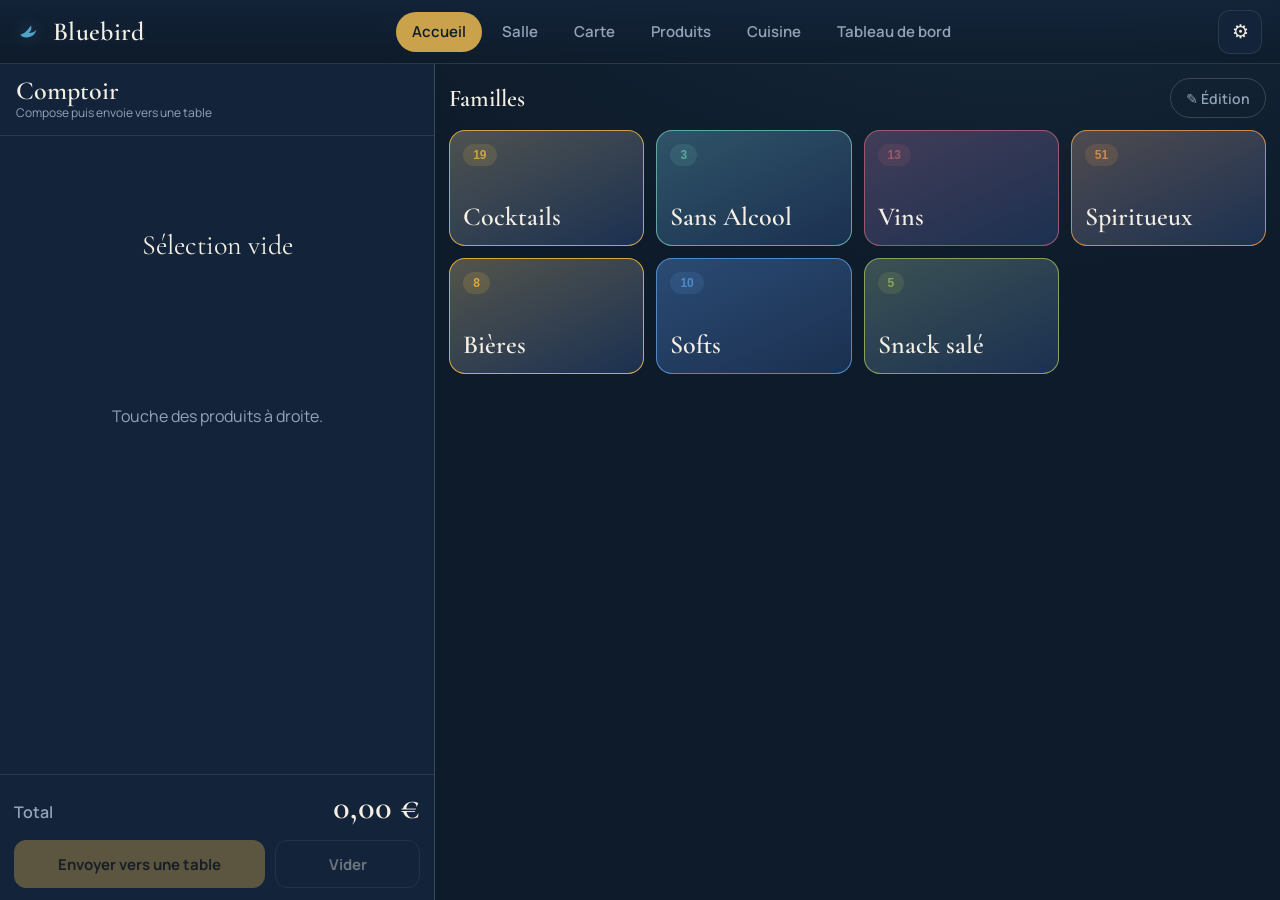
==== index.html @ a8c0386a "Interface téléphone (portrait 9/16), écran cuisine et synchro auto-hébergée Trois chantiers en cours" ====
<!DOCTYPE html>
<html lang="fr">
<head>
  <meta charset="UTF-8" />
  <meta name="viewport" content="width=device-width, initial-scale=1, maximum-scale=1, user-scalable=no, viewport-fit=cover" />
  <title>Bluebird · Caisse</title>
  <meta name="theme-color" content="#0E1B2A" />
  <link rel="manifest" href="manifest.webmanifest" />
  <meta name="apple-mobile-web-app-capable" content="yes" />
  <meta name="apple-mobile-web-app-status-bar-style" content="black-translucent" />
  <meta name="apple-mobile-web-app-title" content="Bluebird" />
  <link rel="apple-touch-icon" href="assets/icons/icon.svg" />
  <link rel="icon" href="assets/icons/icon.svg" type="image/svg+xml" />

  <link rel="preconnect" href="https://fonts.googleapis.com" />
  <link rel="preconnect" href="https://fonts.gstatic.com" crossorigin />
  <link href="https://fonts.googleapis.com/css2?family=Cormorant+Garamond:ital,wght@0,400;0,500;0,600;1,400&family=Manrope:wght@400;500;600;700;800&display=swap" rel="stylesheet" />
  <link rel="stylesheet" href="css/styles.css" />
  <link rel="stylesheet" href="css/mobile.css" />
</head>
<body>
  <header class="topbar">
    <div class="brand" id="brand">
      <svg class="brand-mark" viewBox="0 0 24 24" aria-hidden="true">
        <path d="M3 14c4-1 6-4 9-8 1 3 0 5-2 7 3 0 5-1 7-3-1 4-4 7-9 7-3 0-5-1-6-3 0 0 1 .3 1 .3z"/>
      </svg>
      <span class="brand-name">Bluebird</span>
    </div>
    <nav class="tabs" id="tabs" role="tablist">
      <button class="tab" data-view="home" role="tab">Accueil</button>
      <button class="tab" data-view="floor" role="tab">Salle</button>
      <button class="tab" data-view="menu" role="tab">Carte</button>
      <button class="tab" data-view="catalog" role="tab">Produits</button>
      <button class="tab" data-view="cuisine" role="tab">Cuisine</button>
      <button class="tab" data-view="dashboard" role="tab">Tableau&nbsp;de&nbsp;bord</button>
    </nav>
    <div class="topbar-actions">
      <button class="icon-btn" id="settings-btn" title="Réglages" aria-label="Réglages">⚙</button>
    </div>
  </header>

  <main id="view" class="view"></main>

  <!-- Barre d'onglets du bas (interface téléphone uniquement) -->
  <nav class="m-nav" id="m-nav" role="tablist" hidden></nav>

  <!-- Tiroir de note (commande) -->
  <aside id="drawer" class="drawer" hidden></aside>
  <div id="scrim" class="scrim" hidden></div>

  <!-- Couche de dialogues -->
  <div id="modal-layer" class="modal-layer" hidden></div>

  <!-- Toast -->
  <div id="toast" class="toast" hidden></div>

  <script type="module" src="js/app.js"></script>
</body>
</html>
---- css/styles.css ----
/* ============================================================
   Bluebird · Caisse — thème "bar de nuit"
   ============================================================ */
:root {
  --ink:    #0E1B2A;
  --ink-1:  #13243A;
  --ink-2:  #1B3050;
  --ink-3:  #244064;
  --line:   rgba(244, 239, 228, .10);
  --line-2: rgba(244, 239, 228, .18);

  --brass:      #C9A24B;
  --brass-soft: #E2C684;
  --bluebird:   #4FA3C7;

  --text:  #F4EFE4;
  --muted: #93A4B8;
  --faint: #61748C;

  --libre:     #5E8C6A;
  --occupee:   #C9A24B;
  --encaisser: #D2796B;

  --display: 'Cormorant Garamond', Georgia, 'Times New Roman', serif;
  --ui: 'Manrope', system-ui, -apple-system, 'Segoe UI', sans-serif;

  --r: 14px;
  --r-sm: 9px;
  --shadow: 0 18px 50px -20px rgba(0,0,0,.7);
  --tap: 48px;
}

* { box-sizing: border-box; }
[hidden] { display: none !important; }
html, body { height: 100%; margin: 0; }
body {
  font-family: var(--ui);
  color: var(--text);
  background:
    radial-gradient(1200px 600px at 80% -10%, rgba(79,163,199,.10), transparent 60%),
    radial-gradient(900px 500px at -10% 110%, rgba(201,162,75,.08), transparent 60%),
    var(--ink);
  -webkit-font-smoothing: antialiased;
  text-rendering: optimizeLegibility;
  overflow: hidden;
  touch-action: manipulation;
  -webkit-tap-highlight-color: transparent;
  user-select: none;
}

/* ── Top bar ───────────────────────────────────────────────── */
.topbar {
  height: 64px;
  display: grid;
  grid-template-columns: auto 1fr auto;
  align-items: center;
  gap: 16px;
  padding: 0 18px;
  padding-top: env(safe-area-inset-top, 0);
  border-bottom: 1px solid var(--line);
  background: linear-gradient(180deg, rgba(19,36,58,.85), rgba(14,27,42,.6));
  backdrop-filter: blur(12px);
  position: relative;
  z-index: 30;
}
.brand { display: flex; align-items: center; gap: 9px; }
.brand-mark { width: 26px; height: 26px; fill: var(--bluebird); filter: drop-shadow(0 0 8px rgba(79,163,199,.4)); }
.brand-name { font-family: var(--display); font-size: 26px; font-weight: 600; letter-spacing: .3px; }

.tabs { display: flex; justify-content: center; gap: 4px; }
.tab {
  appearance: none; border: 0; background: transparent; cursor: pointer;
  color: var(--muted); font-family: var(--ui); font-size: 15px; font-weight: 600;
  padding: 9px 16px; border-radius: 999px; line-height: 1; min-height: 40px;
  transition: color .15s, background .15s;
}
.tab:hover { color: var(--text); }
.tab.active { color: var(--ink); background: var(--brass); }
.topbar-actions { display: flex; gap: 8px; }

.icon-btn {
  width: 44px; height: 44px; border-radius: 12px; border: 1px solid var(--line);
  background: var(--ink-1); color: var(--text); font-size: 19px; cursor: pointer;
  display: grid; place-items: center;
}
.icon-btn:hover { border-color: var(--line-2); }

/* ── Boutons génériques ────────────────────────────────────── */
.btn {
  appearance: none; cursor: pointer; font-family: var(--ui); font-weight: 700;
  font-size: 15px; min-height: var(--tap); padding: 0 18px; border-radius: 12px;
  border: 1px solid var(--line-2); background: var(--ink-2); color: var(--text);
  display: inline-flex; align-items: center; justify-content: center; gap: 8px;
  transition: transform .05s, filter .15s, background .15s;
}
.btn:active { transform: translateY(1px); }
.btn-primary { background: var(--brass); border-color: var(--brass); color: #20160A; }
.btn-primary:hover { filter: brightness(1.06); }
.btn-blue { background: var(--bluebird); border-color: var(--bluebird); color: #06222E; }
.btn-ghost { background: transparent; }
.btn-danger { background: transparent; border-color: rgba(210,121,107,.5); color: var(--encaisser); }
.btn-sm { min-height: 38px; font-size: 14px; padding: 0 13px; border-radius: 10px; }
.btn:disabled { opacity: .4; cursor: default; }

.chip {
  appearance: none; cursor: pointer; font-family: var(--ui); font-weight: 600; font-size: 14px;
  min-height: 40px; padding: 0 15px; border-radius: 999px;
  border: 1px solid var(--line-2); background: transparent; color: var(--muted);
}
.chip.active { background: var(--ink-3); color: var(--text); border-color: var(--line-2); }

/* ── Vue ───────────────────────────────────────────────────── */
.view { position: absolute; inset: 64px 0 0 0; overflow: auto; -webkit-overflow-scrolling: touch; }

/* Barre d'outils de vue */
.viewbar {
  display: flex; align-items: center; gap: 12px; flex-wrap: wrap;
  padding: 14px 18px; border-bottom: 1px solid var(--line);
  position: sticky; top: 0; z-index: 10;
  background: linear-gradient(180deg, rgba(14,27,42,.96), rgba(14,27,42,.86));
  backdrop-filter: blur(8px);
}
.viewbar .spacer { flex: 1; }
.viewbar h2 { font-family: var(--display); font-weight: 600; font-size: 24px; margin: 0; }
.segment { display: inline-flex; background: var(--ink-1); border: 1px solid var(--line); border-radius: 12px; padding: 4px; gap: 4px; }
.segment .chip { min-height: 36px; border: 0; }
.segment .chip.active { background: var(--brass); color: var(--ink); }

.eyebrow { font-size: 12px; letter-spacing: .22em; text-transform: uppercase; color: var(--brass); font-weight: 700; }
.muted { color: var(--muted); }
.faint { color: var(--faint); }

/* ============================================================
   PLAN DE SALLE
   ============================================================ */
.floor-view { position: absolute; inset: 0; display: flex; flex-direction: column; min-height: 0; }
.floor-main { flex: 1; display: flex; min-height: 0; min-width: 0; }
.floor-bar { position: static; border-bottom: 0; border-top: 1px solid var(--line); order: 2; }
.stage-fit { position: relative; flex: 1; min-height: 0; min-width: 0; overflow: hidden; }

/* panneau d'éléments latéral, repliable */
.pal-side { flex: 0 0 232px; width: 232px; display: flex; flex-direction: column; min-height: 0;
  border-left: 1px solid var(--line-2); background: var(--ink-1); transition: flex-basis .18s ease, width .18s ease; }
.pal-side.collapsed { flex-basis: 48px; width: 48px; }
.pal-head { display: flex; align-items: center; gap: 8px; padding: 10px; border-bottom: 1px solid var(--line); }
.pal-head .ttl { font-weight: 700; flex: 1; }
.pal-collapse { width: 36px; height: 36px; flex: 0 0 36px; font-size: 18px; }
.pal-body { flex: 1; overflow: auto; -webkit-overflow-scrolling: touch; padding: 12px; display: flex; flex-direction: column; gap: 14px; }
.pal-foot { padding: 10px; border-top: 1px solid var(--line); }
.pal-side.collapsed .ttl, .pal-side.collapsed .pal-body, .pal-side.collapsed .pal-foot { display: none; }
.pal-side .pal-items { flex-wrap: wrap; }
.stage {
  position: absolute; left: 50%; top: 50%; transform-origin: center center;
  border-radius: 18px; box-shadow: var(--shadow); outline: 1px solid var(--line);
  background-repeat: repeat;
}
.stage.area-terrasse  { background-color: #b9a784; background-image: url(../assets_terrasse/deck_tile.png); background-size: 240px; }
.stage.area-interieur { background-color: #2a2118; background-image: url(../assets_interieur/carrelage_tile.png); background-size: 200px; }
.stage.area-arcade {
  background-color: #52555c;
  background-image:
    radial-gradient(circle at 50% 25%, rgba(255,255,255,.05), transparent 60%),
    linear-gradient(rgba(0,0,0,.16) 2px, transparent 2px),
    linear-gradient(90deg, rgba(0,0,0,.16) 2px, transparent 2px);
  background-size: auto, 64px 64px, 64px 64px;
}
.stage.edition::after {
  content: ''; position: absolute; inset: 0; pointer-events: none; border-radius: 18px;
  background-image: linear-gradient(rgba(255,255,255,.06) 1px, transparent 1px), linear-gradient(90deg, rgba(255,255,255,.06) 1px, transparent 1px);
  background-size: 40px 40px;
}

.el { position: absolute; background: transparent; border: 0; user-select: none; }
.el-img { width: 100%; height: 100%; object-fit: contain; display: block; pointer-events: none; -webkit-user-drag: none; filter: drop-shadow(0 5px 9px rgba(0,0,0,.35)); }
.el-shape { display: grid; place-items: center; background: linear-gradient(180deg,#2a2017,#1c160f); border: 1px solid rgba(201,162,75,.4); border-radius: 10px; }
.el-shape .shape-label { color: var(--brass-soft); font-size: 13px; letter-spacing: .12em; text-transform: uppercase; }

/* tables : numéro, montant, pastille d'état, halo coloré */
.el-num { position: absolute; left: 50%; top: 50%; transform: translate(-50%,-50%); font-family: var(--display); font-weight: 600; font-size: 30px; color: #fff; text-shadow: 0 1px 5px rgba(0,0,0,.85); pointer-events: none; }
.el-amount { position: absolute; left: 50%; bottom: -8px; transform: translate(-50%,100%); background: rgba(14,27,42,.92); color: var(--brass-soft); font-weight: 700; font-size: 13px; padding: 2px 9px; border-radius: 999px; white-space: nowrap; pointer-events: none; }
.state-dot { position: absolute; top: 0; right: 0; width: 16px; height: 16px; border-radius: 50%; border: 2px solid rgba(0,0,0,.45); pointer-events: none; }
.libre .state-dot { background: var(--libre); }
.occupee .state-dot { background: var(--occupee); }
.encaisser .state-dot { background: var(--encaisser); animation: pulse 1.6s infinite; }
.el.is-table.occupee   .el-img { filter: drop-shadow(0 0 7px var(--occupee))   drop-shadow(0 5px 9px rgba(0,0,0,.35)); }
.el.is-table.encaisser .el-img { filter: drop-shadow(0 0 9px var(--encaisser)) drop-shadow(0 5px 9px rgba(0,0,0,.35)); }
@keyframes pulse { 0%,100%{opacity:1} 50%{opacity:.4} }

.el.selected { outline: 2px dashed var(--bluebird); outline-offset: 6px; border-radius: 8px; }
.edition .el { cursor: grab; }

/* poignées (taille posée en ligne, constante à l'écran) */
.handle { position: absolute; border-radius: 50%; background: var(--bluebird); border: 2px solid var(--ink); box-shadow: 0 2px 6px rgba(0,0,0,.5); z-index: 5; }
.handle.resize { cursor: nwse-resize; }
.handle.rotate { cursor: grab; background: var(--brass); }
.handle.del { background: var(--encaisser); color: #fff; display: grid; place-items: center; font-weight: 700; line-height: 1; padding: 0; }

/* palette d'assets (mode édition) */
.palette-grid {
  position: absolute; left: 50%; bottom: 14px; transform: translateX(-50%);
  display: flex; gap: 16px; align-items: flex-start; max-width: calc(100vw - 24px);
  overflow-x: auto; padding: 10px 14px; border-radius: 16px; border: 1px solid var(--line-2);
  background: rgba(19,36,58,.94); backdrop-filter: blur(10px); box-shadow: var(--shadow); z-index: 20;
}
.pal-group { display: flex; flex-direction: column; gap: 6px; flex: 0 0 auto; }
.pal-title { font-size: 10px; letter-spacing: .14em; text-transform: uppercase; color: var(--brass); font-weight: 700; text-align: center; }
.pal-items { display: flex; gap: 6px; }
.pal-item { width: 58px; height: 62px; border-radius: 10px; border: 1px solid var(--line-2); background: var(--ink-2); display: flex; flex-direction: column; align-items: center; justify-content: center; gap: 3px; cursor: pointer; color: var(--muted); padding: 4px; }
.pal-item img { width: 32px; height: 28px; object-fit: contain; }
.pal-item span { font-size: 9px; line-height: 1; text-align: center; }

/* ============================================================
   TIROIR DE NOTE (commande)
   ============================================================ */
.scrim { position: fixed; inset: 0; background: rgba(6,12,20,.55); z-index: 40; }
.drawer {
  position: fixed; top: 0; right: 0; height: 100%; width: min(440px, 92vw);
  background: var(--ink-1); border-left: 1px solid var(--line-2);
  box-shadow: var(--shadow); z-index: 50; display: flex; flex-direction: column;
  transform: translateX(0); animation: slidein .2s ease;
}
@keyframes slidein { from { transform: translateX(20px); opacity: .4 } to { transform: none; opacity: 1 } }
.drawer-head { padding: 16px 18px; padding-top: max(16px, env(safe-area-inset-top)); border-bottom: 1px solid var(--line); display: flex; align-items: center; gap: 12px; }
.drawer-head .t-num { font-family: var(--display); font-size: 30px; font-weight: 600; line-height: 1; }
.drawer-head .t-sub { font-size: 13px; color: var(--muted); }
.drawer-body { flex: 1; overflow: auto; }
.drawer-foot { border-top: 1px solid var(--line); padding: 14px 18px; padding-bottom: max(14px, env(safe-area-inset-bottom)); }

.note-tabs { display: flex; gap: 6px; padding: 10px 14px 0; flex-wrap: wrap; }
.note-line { display: grid; grid-template-columns: 1fr auto; gap: 4px 10px; padding: 12px 16px; border-bottom: 1px solid var(--line); }
.note-line .nm { font-weight: 600; }
.note-line .vr { font-size: 13px; color: var(--muted); }
.note-line .opt { font-size: 12px; color: var(--bluebird); }
.note-line .hh { font-size: 11px; color: var(--brass); font-weight: 700; letter-spacing: .04em; }
.note-line .price { font-weight: 700; text-align: right; min-width: 70px; font-variant-numeric: tabular-nums; }
.qty { display: inline-flex; align-items: center; gap: 2px; }
.qty button { width: 34px; height: 34px; border-radius: 9px; border: 1px solid var(--line-2); background: var(--ink-2); color: var(--text); font-size: 18px; cursor: pointer; }
.qty .n { min-width: 26px; text-align: center; font-weight: 700; font-variant-numeric: tabular-nums; }
.line-actions { display: flex; gap: 8px; align-items: center; }

.total-row { display: flex; align-items: baseline; justify-content: space-between; margin-bottom: 12px; }
.total-row .lbl { color: var(--muted); font-weight: 600; }
.total-row .val { font-family: var(--display); font-size: 34px; font-weight: 600; font-variant-numeric: tabular-nums; }

/* sélecteur de produits dans le tiroir */
.picker { position: absolute; inset: 0; background: var(--ink-1); display: flex; flex-direction: column; z-index: 2; }
.picker-cats { display: flex; gap: 6px; overflow-x: auto; padding: 12px 14px; border-bottom: 1px solid var(--line); }
.picker-search { margin: 12px 14px 0; }
.input { width: 100%; height: var(--tap); border-radius: 12px; border: 1px solid var(--line-2); background: var(--ink); color: var(--text); padding: 0 14px; font-family: var(--ui); font-size: 16px; }
.input:focus { outline: 2px solid var(--bluebird); outline-offset: 0; border-color: transparent; }
.prod-grid { flex: 1; overflow: auto; padding: 12px 14px; display: grid; grid-template-columns: repeat(auto-fill, minmax(150px, 1fr)); gap: 10px; align-content: start; }
.prod-card { text-align: left; cursor: pointer; border: 1px solid var(--line); background: var(--ink-2); border-radius: 12px; padding: 12px; min-height: 78px; display: flex; flex-direction: column; gap: 6px; color: var(--text); }
.prod-card:active { transform: translateY(1px); }
.prod-card .pn { font-weight: 700; font-size: 15px; line-height: 1.2; }
.prod-card .pp { color: var(--brass-soft); font-weight: 700; font-variant-numeric: tabular-nums; }
.prod-card.unavail { opacity: .4; }
.sub-head { grid-column: 1 / -1; font-size: 12px; letter-spacing: .18em; text-transform: uppercase; color: var(--brass); font-weight: 700; padding: 8px 2px 2px; }

/* ============================================================
   PRODUITS (catalogue)
   ============================================================ */
.catalog { padding: 18px; max-width: 1100px; margin: 0 auto; }
.cat-block { margin-bottom: 26px; }
.cat-title { font-family: var(--display); font-size: 26px; font-weight: 600; margin: 0 0 4px; }
.prod-row { display: grid; grid-template-columns: 1fr auto auto; align-items: center; gap: 14px; padding: 12px 14px; border: 1px solid var(--line); border-radius: 12px; background: var(--ink-1); margin-bottom: 8px; }
.prod-row .meta { min-width: 0; }
.prod-row .meta .n { font-weight: 700; }
.prod-row .meta .d { font-size: 13px; color: var(--muted); overflow: hidden; text-overflow: ellipsis; white-space: nowrap; }
.prod-row .prices { color: var(--brass-soft); font-weight: 700; font-variant-numeric: tabular-nums; white-space: nowrap; }
.prod-row.unavail { opacity: .5; }
.badge { font-size: 11px; font-weight: 800; letter-spacing: .04em; padding: 3px 8px; border-radius: 999px; }
.badge.hh { color: var(--brass); border: 1px solid rgba(201,162,75,.45); }
.badge.off { color: var(--encaisser); border: 1px solid rgba(210,121,107,.45); }

/* ============================================================
   CARTE (mode affichage)
   ============================================================ */
.menu-page { max-width: 920px; margin: 0 auto; padding: 40px 28px 80px; }
.menu-hero { text-align: center; padding: 26px 0 34px; }
.menu-hero .bird { width: 44px; height: 44px; fill: var(--bluebird); }
.menu-hero h1 { font-family: var(--display); font-size: clamp(48px, 9vw, 86px); font-weight: 600; margin: 8px 0 6px; letter-spacing: .5px; }
.menu-hero .tag { font-family: var(--display); font-style: italic; font-size: 21px; color: var(--muted); }
.menu-hh { display: inline-block; margin-top: 16px; font-size: 13px; letter-spacing: .18em; text-transform: uppercase; color: var(--brass); border: 1px solid rgba(201,162,75,.4); border-radius: 999px; padding: 8px 16px; }
.menu-cat { margin-top: 46px; }
.menu-cat > h2 { font-family: var(--display); font-size: 34px; font-weight: 600; text-align: center; margin: 0 0 4px; }
.menu-rule { width: 60px; height: 1px; background: var(--brass); margin: 12px auto 26px; position: relative; }
.menu-rule::before, .menu-rule::after { content:''; position:absolute; top:-2px; width:5px; height:5px; border-radius:50%; background: var(--brass); }
.menu-rule::before { left:-9px; } .menu-rule::after { right:-9px; }
.menu-sub { text-align: center; font-size: 13px; letter-spacing: .2em; text-transform: uppercase; color: var(--bluebird); margin: 26px 0 14px; }
.menu-item { display: grid; grid-template-columns: 1fr auto; gap: 4px 16px; margin: 0 auto 18px; max-width: 680px; }
.menu-item .mi-name { font-family: var(--display); font-size: 23px; font-weight: 600; }
.menu-item .mi-price { font-family: var(--display); font-size: 22px; color: var(--brass-soft); font-variant-numeric: tabular-nums; white-space: nowrap; }
.menu-item .mi-desc { grid-column: 1 / -1; color: var(--muted); font-size: 15px; line-height: 1.5; max-width: 60ch; }
.menu-item .mi-leader { border-bottom: 1px dotted var(--line-2); }

/* ============================================================
   TABLEAU DE BORD
   ============================================================ */
.dash { padding: 20px; max-width: 1000px; margin: 0 auto; }
.cards { display: grid; grid-template-columns: repeat(auto-fit, minmax(200px, 1fr)); gap: 14px; }
.card { border: 1px solid var(--line); border-radius: 16px; padding: 18px; background: var(--ink-1); }
.card .k { font-size: 13px; color: var(--muted); font-weight: 600; }
.card .v { font-family: var(--display); font-size: 42px; font-weight: 600; font-variant-numeric: tabular-nums; margin-top: 6px; line-height: 1; }
.dash h3 { font-family: var(--display); font-size: 24px; font-weight: 600; margin: 28px 0 12px; }
.open-row { display: grid; grid-template-columns: auto 1fr auto auto; gap: 14px; align-items: center; padding: 12px 14px; border: 1px solid var(--line); border-radius: 12px; margin-bottom: 8px; background: var(--ink-1); }
.open-row .tn { font-family: var(--display); font-size: 24px; font-weight: 600; min-width: 38px; }
.open-row .age { color: var(--muted); font-variant-numeric: tabular-nums; }

/* ============================================================
   MODALES / TOAST
   ============================================================ */
.modal-layer { position: fixed; inset: 0; z-index: 60; display: grid; place-items: center; background: rgba(6,12,20,.6); padding: 18px; }
.modal { width: min(520px, 96vw); max-height: 90vh; overflow: auto; background: var(--ink-1); border: 1px solid var(--line-2); border-radius: 18px; box-shadow: var(--shadow); }
.modal-head { padding: 18px 20px 6px; }
.modal-head h3 { margin: 0; font-family: var(--display); font-size: 26px; font-weight: 600; }
.modal-body { padding: 12px 20px; display: flex; flex-direction: column; gap: 14px; }
.modal-foot { padding: 14px 20px 20px; display: flex; gap: 10px; justify-content: flex-end; flex-wrap: wrap; }
.field { display: flex; flex-direction: column; gap: 6px; }
.field > label { font-size: 13px; color: var(--muted); font-weight: 600; }
.row { display: flex; gap: 10px; flex-wrap: wrap; }
.row > * { flex: 1; }
.opt-toggle { display: flex; flex-wrap: wrap; gap: 8px; }
.switch { display: inline-flex; align-items: center; gap: 10px; cursor: pointer; }
.switch input { width: 0; height: 0; opacity: 0; }
.switch .track { width: 50px; height: 30px; border-radius: 999px; background: var(--ink-3); position: relative; transition: background .15s; }
.switch .track::after { content:''; position:absolute; top:3px; left:3px; width:24px; height:24px; border-radius:50%; background: var(--text); transition: transform .15s; }
.switch input:checked + .track { background: var(--brass); }
.switch input:checked + .track::after { transform: translateX(20px); }

.toast { position: fixed; left: 50%; bottom: 26px; transform: translateX(-50%); z-index: 80; background: var(--ink-3); color: var(--text); border: 1px solid var(--line-2); padding: 13px 20px; border-radius: 12px; box-shadow: var(--shadow); font-weight: 600; }

.empty { display: grid; place-items: center; gap: 8px; height: 60%; color: var(--muted); text-align: center; padding: 24px; }
.empty .big { font-family: var(--display); font-size: 28px; color: var(--text); }

/* ============================================================
   ÉCRAN DE PRISE DE COMMANDE (POS plein écran, sans scroll)
   ============================================================ */
.order-screen {
  position: fixed; inset: 0; z-index: 55; display: grid;
  grid-template-columns: minmax(300px, 34%) 1fr;
  background: var(--ink);
}
.order-screen[hidden] { display: none !important; }

/* — Ticket (gauche) — */
.ticket { display: flex; flex-direction: column; border-right: 1px solid var(--line-2); background: var(--ink-1); min-height: 0; }
.ticket-head { padding: 14px 16px; padding-top: max(14px, env(safe-area-inset-top)); border-bottom: 1px solid var(--line); display: flex; align-items: center; gap: 12px; }
.ticket-head .t-num { font-family: var(--display); font-size: 26px; font-weight: 600; line-height: 1; }
.ticket-head .t-sub { font-size: 12px; color: var(--muted); }
.ticket-notetabs { display: flex; gap: 6px; padding: 10px 14px 0; flex-wrap: wrap; }
.ticket-lines { flex: 1; overflow: auto; -webkit-overflow-scrolling: touch; min-height: 0; }
.ticket-foot { border-top: 1px solid var(--line); padding: 12px 14px; padding-bottom: max(12px, env(safe-area-inset-bottom)); }

.tk-line { display: grid; grid-template-columns: 1fr auto; gap: 2px 10px; padding: 11px 14px; border-bottom: 1px solid var(--line); }
.tk-line.sel { background: rgba(79,163,199,.08); }
.tk-line .nm { font-weight: 600; }
.tk-line .vr { font-size: 12px; color: var(--muted); }
.tk-line .opt { font-size: 12px; color: var(--bluebird); }
.tk-line .hh { font-size: 11px; color: var(--brass); font-weight: 700; }
.tk-line .price { font-weight: 700; text-align: right; font-variant-numeric: tabular-nums; }

/* — Pane droite (familles / produits) — */
.pos-right { display: flex; flex-direction: column; min-height: 0; min-width: 0; padding: 14px; gap: 12px; }
.pos-bar { display: flex; align-items: center; gap: 10px; flex-wrap: wrap; }
.pos-bar .spacer { flex: 1; }
.pos-bar h3 { margin: 0; font-family: var(--display); font-size: 24px; font-weight: 600; }
.pos-subs { display: flex; gap: 6px; flex-wrap: wrap; }
.pos-pager { display: inline-flex; align-items: center; gap: 8px; }
.pos-pager .pg { font-variant-numeric: tabular-nums; color: var(--muted); font-weight: 600; min-width: 44px; text-align: center; }

.tile-grid { flex: 1; min-height: 0; display: grid; gap: 12px;
  grid-template-columns: repeat(var(--cols, 4), 1fr);
  grid-template-rows: repeat(var(--rows, 4), 1fr); }

.tile {
  border: 1px solid var(--line-2); border-radius: 16px; cursor: pointer; color: var(--text);
  display: flex; flex-direction: column; justify-content: space-between; gap: 6px;
  padding: 14px; text-align: left; min-width: 0; overflow: hidden;
  background: var(--ink-2); transition: transform .05s, filter .15s;
}
.tile:active { transform: translateY(1px); }
.tile .tt { font-weight: 700; font-size: 17px; line-height: 1.15; }
.tile .ts { font-size: 12px; color: var(--muted); font-weight: 600; }
.tile .tp { color: var(--brass-soft); font-weight: 800; font-variant-numeric: tabular-nums; }
.tile.unavail { opacity: .38; }

/* tuiles famille colorées */
.cat-tile { border: 0; box-shadow: inset 0 0 0 1px var(--c, var(--line-2)); }
.cat-tile { background: linear-gradient(155deg, color-mix(in srgb, var(--c) 30%, var(--ink-2)), var(--ink-2)); }
.cat-tile .tt { font-family: var(--display); font-size: 26px; font-weight: 600; }
.cat-tile .tcount { align-self: flex-start; font-size: 12px; font-weight: 700; color: var(--c); background: color-mix(in srgb, var(--c) 18%, transparent); padding: 4px 10px; border-radius: 999px; }
.prod-tile { box-shadow: inset 3px 0 0 var(--c, var(--brass)); }

@media (max-width: 840px) {
  .order-screen { grid-template-columns: minmax(260px, 38%) 1fr; }
}

/* ── Accueil (comptoir) ── */
.home-screen { position: absolute; inset: 0; display: grid; grid-template-columns: minmax(300px, 34%) 1fr; }
.custom-tile { box-shadow: inset 0 0 0 1px var(--c, var(--line-2)); background: linear-gradient(155deg, color-mix(in srgb, var(--c) 26%, var(--ink-2)), var(--ink-2)); }
.custom-tile .tt { font-weight: 800; font-size: 19px; }
.custom-tile .tedit { align-self: flex-end; color: var(--c); font-weight: 800; cursor: grab; }
.custom-tile.drag-src { opacity: .3; }
.add-tile { border: 1px dashed var(--line-2); background: transparent; align-items: center; justify-content: center; color: var(--muted); }
.add-tile .plus { font-size: 34px; font-weight: 700; line-height: 1; }
.swatch { width: 34px; height: 34px; border-radius: 50%; border: 2px solid transparent; cursor: pointer; padding: 0; }
.swatch.on { border-color: #fff; box-shadow: 0 0 0 2px var(--ink); }
@media (max-width: 840px) { .home-screen { grid-template-columns: minmax(260px, 38%) 1fr; } }

@media (max-width: 720px) {
  .brand-name { display: none; }
  .tab { padding: 9px 11px; font-size: 14px; }
  .topbar { grid-template-columns: auto 1fr auto; gap: 8px; padding: 0 12px; }
}
@media (prefers-reduced-motion: reduce) {
  * { animation: none !important; transition: none !important; }
}

/* ============================================================
   Cuisine — bons de commande envoyés du 22 vers le Bluebird
   ============================================================ */

/* Pastille de l'onglet : nombre de bons pas encore pris en charge. */
.tab.has-badge { position: relative; }
.tab.has-badge::after {
  content: attr(data-badge);
  position: absolute; top: 2px; right: 2px;
  min-width: 18px; height: 18px; padding: 0 5px;
  border-radius: 999px;
  background: var(--encaisser); color: #fff;
  font-size: 11px; font-weight: 800; line-height: 18px; text-align: center;
}

.cuisine-warn {
  margin: 0 0 14px; padding: 10px 14px;
  border: 1px solid rgba(201,162,75,.45); border-radius: var(--r-sm);
  background: rgba(201,162,75,.08); color: var(--muted); font-size: 13px;
}
.cuisine-warn b { color: var(--brass-soft); }

.cuisine-grid {
  display: grid; gap: 14px;
  grid-template-columns: repeat(auto-fill, minmax(260px, 1fr));
  align-content: start;
}

.k-card {
  display: flex; flex-direction: column; gap: 10px;
  padding: 14px; border-radius: var(--r);
  background: var(--ink-1); border: 1px solid var(--line-2);
  border-left: 4px solid var(--faint);
}
.k-card.st-nouveau   { border-left-color: var(--encaisser); background: var(--ink-2); }
.k-card.st-en-cours  { border-left-color: var(--brass); }
.k-card.st-pret      { border-left-color: var(--libre); }
.k-card.st-servi     { opacity: .5; }
/* L'attente se voit de loin : un bon qui traîne change de couleur tout seul. */
.k-card.warn .k-age  { color: var(--brass); font-weight: 800; }
.k-card.late .k-age  { color: var(--encaisser); font-weight: 800; }

.k-head { display: flex; align-items: baseline; gap: 10px; }
.k-head .spacer { flex: 1; }
.k-num   { font-family: var(--display); font-size: 22px; color: var(--brass); }
.k-place { font-weight: 800; font-size: 16px; }
.k-age   { font-size: 13px; color: var(--muted); }

.k-lines { display: grid; gap: 10px; }
.k-line  { display: flex; gap: 10px; align-items: baseline; }
.k-qty   { font-size: 22px; font-weight: 800; color: var(--brass-soft); min-width: 42px; }
.k-body  { min-width: 0; }
.k-name  { font-size: 18px; font-weight: 700; line-height: 1.25; }
.k-var   { color: var(--muted); font-weight: 500; }
.k-opt   { font-size: 13px; color: var(--bluebird); margin-top: 2px; }
.k-note  { font-size: 14px; color: var(--brass); margin-top: 2px; font-style: italic; }

.k-foot { display: flex; align-items: center; gap: 8px; font-size: 12px; }
.k-foot .spacer { flex: 1; }
.k-badge {
  font-size: 11px; font-weight: 800; letter-spacing: .04em;
  padding: 3px 8px; border-radius: 999px; border: 1px solid var(--line-2); color: var(--muted);
}
.k-badge.nouveau  { color: var(--encaisser); border-color: rgba(210,121,107,.45); }
.k-badge.en-cours { color: var(--brass);     border-color: rgba(201,162,75,.45); }
.k-badge.pret     { color: var(--libre);     border-color: rgba(94,140,106,.55); }

.k-actions { display: flex; gap: 8px; margin-top: 2px; }
.k-actions .btn { min-height: var(--tap); }

/* Prise de commande : état d'envoi d'une ligne bouffe. */
.k-sent { font-size: 12px; margin-top: 3px; color: var(--libre); }
.k-sent.partial { color: var(--brass); }
.k-sent.todo    { color: var(--muted); }

.btn-send {
  width: 100%; min-height: var(--tap); margin-bottom: 10px;
  background: var(--bluebird); color: #06121C;
  font-weight: 800; border: 0; border-radius: var(--r-sm);
}
.btn-send:active { filter: brightness(.92); }

/* Accusé d'impression remonté par l'agent du Raspberry Pi. */
.k-print { font-size: 11px; }
.k-print.ok   { color: var(--libre); }
.k-print.wait { color: var(--faint); }
.k-print.err  { color: var(--encaisser); font-weight: 700; }
---- css/mobile.css ----
/* ============================================================
   Bluebird · Caisse — interface téléphone (portrait 9/16)
   ------------------------------------------------------------
   Tout est portée par `body.mobile`, posée par mobile/shell.js : sans cette
   classe, ce fichier ne change rien et l'iPad garde exactement son écran.
   Principes : une seule colonne, les actions dans la zone du pouce (bas de
   l'écran), et du défilement plutôt que de la pagination.
   ============================================================ */
body.mobile {
  --mnav: 58px;                 /* hauteur de la barre d'onglets du bas */
  --mtop: 50px;                 /* hauteur de la barre de titre */
  --peek: 62px;                 /* résumé de note toujours visible */
  --safe-b: env(safe-area-inset-bottom, 0px);
  --tap: 52px;
}

/* ── Barre de titre : réduite au strict minimum ─────────────── */
body.mobile .topbar {
  height: var(--mtop);
  grid-template-columns: 1fr auto;
  gap: 10px;
  padding: 0 14px;
}
body.mobile .tabs { display: none; }
body.mobile .brand-name { font-size: 21px; }
body.mobile .brand-mark { width: 21px; height: 21px; }
body.mobile .icon-btn { width: 40px; height: 40px; font-size: 17px; }

body.mobile .view {
  inset: calc(var(--mtop) + env(safe-area-inset-top, 0px)) 0 calc(var(--mnav) + var(--safe-b)) 0;
}

/* ── Barre d'onglets du bas ────────────────────────────────── */
.m-nav {
  position: fixed; left: 0; right: 0; bottom: 0; z-index: 45;
  display: grid; grid-auto-flow: column; grid-auto-columns: 1fr;
  height: calc(var(--mnav) + var(--safe-b));
  padding-bottom: var(--safe-b);
  border-top: 1px solid var(--line-2);
  background: linear-gradient(180deg, rgba(19,36,58,.94), rgba(14,27,42,.98));
  backdrop-filter: blur(12px);
}
.m-tab {
  appearance: none; border: 0; background: transparent; cursor: pointer;
  display: flex; flex-direction: column; align-items: center; justify-content: center; gap: 2px;
  color: var(--faint); font-family: var(--ui); font-weight: 700; padding: 0;
  position: relative; min-height: 0;
}
.m-tab-ico { font-size: 19px; line-height: 1; filter: grayscale(1) opacity(.75); }
.m-tab-lbl { font-size: 10.5px; letter-spacing: .01em; }
/* On réutilise la classe `.tab` d'app.js pour l'état actif : il faut donc
   annuler la pilule dorée de la version iPad. */
.m-nav .tab.active { background: transparent; color: var(--brass); }
.m-nav .tab.active .m-tab-ico { filter: none; }
.m-nav .tab.active::before {
  content: ''; position: absolute; top: 0; left: 50%; transform: translateX(-50%);
  width: 28px; height: 3px; border-radius: 0 0 3px 3px; background: var(--brass);
}
.m-nav .tab.has-badge::after { top: 4px; right: calc(50% - 22px); }

/* ── Feuille du bas générique (menu « Plus ») ───────────────── */
.m-sheet-layer {
  position: fixed; inset: 0; z-index: 70;
  background: rgba(6,12,20,0); transition: background .2s ease;
  display: flex; align-items: flex-end;
}
.m-sheet-layer.on { background: rgba(6,12,20,.62); }
.m-sheet {
  width: 100%; max-height: 85dvh; overflow: auto;
  background: var(--ink-1); border-top: 1px solid var(--line-2);
  border-radius: 20px 20px 0 0; box-shadow: var(--shadow);
  padding-bottom: max(14px, var(--safe-b));
  transform: translateY(100%); transition: transform .22s cubic-bezier(.2,.8,.3,1);
}
.m-sheet-layer.on .m-sheet { transform: none; }
.m-sheet-grab { height: 26px; display: grid; place-items: center; cursor: pointer; }
.m-sheet-grab::after { content: ''; width: 40px; height: 4px; border-radius: 999px; background: var(--line-2); }
.m-sheet-title { font-family: var(--display); font-size: 24px; font-weight: 600; padding: 0 18px 8px; }
.m-sheet-body { padding: 6px 14px 10px; }

.m-more-row {
  appearance: none; width: 100%; cursor: pointer; text-align: left;
  display: flex; align-items: center; gap: 12px;
  min-height: 54px; padding: 0 12px; margin-bottom: 6px;
  border: 1px solid var(--line); border-radius: var(--r);
  background: var(--ink-2); color: var(--text);
  font-family: var(--ui); font-size: 16px; font-weight: 600;
}
.m-more-ico { font-size: 18px; width: 24px; text-align: center; }
.m-more-chev { margin-left: auto; color: var(--faint); font-size: 20px; }
.m-more-sep { font-size: 12px; letter-spacing: .2em; text-transform: uppercase; color: var(--brass); font-weight: 700; padding: 12px 4px 8px; }
.m-seg { display: flex; gap: 8px; }
.m-seg .chip { flex: 1; }

/* ── Salle : liste de tables ───────────────────────────────── */
.m-floorbar { flex-direction: column; align-items: stretch; gap: 10px; padding: 12px 14px; }
.m-floorbar-top { display: flex; align-items: baseline; gap: 10px; }
.m-floorbar-top .spacer { flex: 1; }
.m-floorbar h2 { font-size: 26px; }
.m-floorsum { font-size: 13px; color: var(--muted); text-align: right; }
.m-floorsum .n { color: var(--text); font-weight: 700; font-variant-numeric: tabular-nums; }

/* Les rangées de chips défilent horizontalement plutôt que de passer à la ligne :
   la hauteur de la barre reste stable quand on change de zone. */
.m-chips {
  display: flex; align-items: center; gap: 8px;
  overflow-x: auto; scrollbar-width: none; -webkit-overflow-scrolling: touch;
}
.m-chips::-webkit-scrollbar { display: none; }
.m-chips > * { flex: 0 0 auto; }
.m-chips .spacer { flex: 1 0 auto; }
.m-crumb { font-weight: 700; color: var(--muted); font-size: 14px; }

.m-tables { padding: 12px 14px calc(14px + var(--safe-b)); display: grid; gap: 8px; }
.m-table {
  appearance: none; cursor: pointer; text-align: left; width: 100%;
  display: grid; grid-template-columns: 10px 1fr auto; align-items: center; gap: 12px;
  min-height: 68px; padding: 12px 14px;
  border: 1px solid var(--line); border-left: 3px solid var(--faint);
  border-radius: var(--r); background: var(--ink-1); color: var(--text);
  font-family: var(--ui);
}
.m-table:active { transform: translateY(1px); }
.m-table.libre { opacity: .62; }
.m-table.occupee   { border-left-color: var(--occupee); background: var(--ink-2); }
.m-table.encaisser { border-left-color: var(--encaisser); background: var(--ink-2); }
.m-table-dot { width: 10px; height: 10px; border-radius: 50%; background: var(--libre); }
.m-table.occupee   .m-table-dot { background: var(--occupee); }
.m-table.encaisser .m-table-dot { background: var(--encaisser); animation: pulse 1.6s infinite; }
.m-table-main { min-width: 0; }
.m-table-num { font-family: var(--display); font-size: 27px; font-weight: 600; line-height: 1.05; }
.m-table-meta { font-size: 12px; color: var(--muted); overflow: hidden; text-overflow: ellipsis; white-space: nowrap; }
.m-table-side { text-align: right; }
.m-table-amount { font-weight: 800; font-size: 17px; color: var(--brass-soft); font-variant-numeric: tabular-nums; }
.m-table-state { font-size: 11.5px; color: var(--muted); }
.m-table.encaisser .m-table-state { color: var(--encaisser); font-weight: 700; }

/* Le plan reste consultable : on masque juste la palette d'édition, inutilisable
   sur 390 px de large. */
body.mobile .pal-side { display: none; }
body.mobile .floor-bar { gap: 8px; padding: 10px 12px; }

/* ── Écrans à tuiles : commande (plein écran) et comptoir ──── */
.m-order {
  position: fixed; inset: 0; z-index: 55;
  display: flex; flex-direction: column; background: var(--ink);
}
.m-home { position: absolute; inset: 0; display: flex; flex-direction: column; }

.m-order-top {
  display: flex; align-items: center; gap: 10px;
  padding: 8px 12px; padding-top: max(8px, env(safe-area-inset-top, 0px));
  border-bottom: 1px solid var(--line); background: var(--ink-1);
}
.m-order-top.flat { padding-top: 10px; background: transparent; }
.m-order-ttl { flex: 1; min-width: 0; }
.m-order-name { font-family: var(--display); font-size: 25px; font-weight: 600; line-height: 1.1; }
.m-order-sub2 { font-size: 12px; color: var(--muted); }
.m-iconbtn {
  appearance: none; cursor: pointer; flex: 0 0 auto;
  width: 44px; height: 44px; border-radius: 12px;
  border: 1px solid var(--line); background: var(--ink-2); color: var(--text);
  font-size: 19px; display: grid; place-items: center;
}
.m-iconbtn.on { border-color: var(--bluebird); color: var(--bluebird); }

.m-order-sub { padding: 10px 12px 0; }
.m-order-sub .input { height: 46px; }

.m-grid {
  flex: 1; min-height: 0; overflow: auto; -webkit-overflow-scrolling: touch;
  display: grid; grid-template-columns: 1fr 1fr; gap: 10px;
  grid-auto-rows: minmax(86px, auto); align-content: start;
  padding: 12px;
  /* la feuille de note flotte au-dessus : on lui réserve sa place */
  padding-bottom: calc(var(--peek) + 16px);
}
.m-grid .tile { padding: 12px; border-radius: var(--r); gap: 4px; }
.m-grid .tile .tt { font-size: 16px; }
.m-grid .cat-tile .tt { font-size: 23px; }
.m-grid .tile .tp { font-size: 13px; }
.m-grid .tile .ts { font-size: 11px; }

.m-empty {
  grid-column: 1 / -1; display: grid; place-items: center; gap: 6px;
  padding: 40px 20px; color: var(--muted); text-align: center;
}
.m-empty .big { font-family: var(--display); font-size: 24px; color: var(--text); }

/* ── Feuille de note ───────────────────────────────────────── */
/* Fermée, elle n'affiche que le résumé (nb d'articles + total) : le serveur
   garde le total sous les yeux sans perdre de place pour les produits. */
.m-tick {
  position: absolute; left: 0; right: 0; bottom: 0; z-index: 10;
  display: flex; flex-direction: column;
  max-height: var(--peek); overflow: hidden;
  background: var(--ink-1); border-top: 1px solid var(--line-2);
  border-radius: 18px 18px 0 0; box-shadow: 0 -14px 34px -18px rgba(0,0,0,.85);
  transition: max-height .24s cubic-bezier(.2,.8,.3,1);
}
.m-tick.open { max-height: 86%; }

.m-tick-bar {
  appearance: none; border: 0; background: transparent; cursor: pointer; width: 100%;
  flex: 0 0 var(--peek);
  display: flex; align-items: center; gap: 10px; padding: 0 16px;
  color: var(--text); font-family: var(--ui); font-size: 15px; font-weight: 700;
}
.m-tick-bar .spacer { flex: 1; }
.m-tick-chev { color: var(--faint); font-size: 18px; line-height: 1; }
.m-tick-count { color: var(--muted); }
.m-tick-total { font-family: var(--display); font-size: 27px; font-weight: 600; font-variant-numeric: tabular-nums; }
.m-tick-dot { width: 8px; height: 8px; border-radius: 50%; background: var(--bluebird); }
.m-tick-bar.pulse .m-tick-total { animation: tickpulse .35s ease; }
@keyframes tickpulse { 0% { transform: scale(1) } 40% { transform: scale(1.12); color: var(--brass) } 100% { transform: scale(1) } }

.m-tick-notes { display: flex; gap: 6px; padding: 0 14px 10px; overflow-x: auto; scrollbar-width: none; }
.m-tick-notes::-webkit-scrollbar { display: none; }
.m-tick-notes > * { flex: 0 0 auto; }

.m-tick-lines { flex: 1; min-height: 0; overflow: auto; -webkit-overflow-scrolling: touch; border-top: 1px solid var(--line); }
.m-tick-foot {
  border-top: 1px solid var(--line); padding: 12px 14px;
  padding-bottom: 14px; background: var(--ink-1);
}
.m-order .m-tick-foot { padding-bottom: max(14px, var(--safe-b)); }

/* Nom / prix / compteur sur une seule ligne : sur un écran de 5 pouces,
   chaque ligne de note gagnée est une ligne de plus visible sans scroller. */
.m-line {
  display: grid; grid-template-columns: 1fr auto auto; align-items: center; gap: 2px 10px;
  padding: 10px 12px 10px 14px; border-bottom: 1px solid var(--line);
}
.m-line-main { min-width: 0; cursor: pointer; }
.m-line-main .nm { font-weight: 700; font-size: 15px; line-height: 1.25; }
.m-line-main .vr { font-size: 13px; color: var(--muted); font-weight: 500; }
.m-line-main .opt { font-size: 12px; color: var(--bluebird); }
.m-line-main .hh { font-size: 11px; color: var(--brass); font-weight: 700; }
.m-line-side { text-align: right; }
.m-line-side .price { font-weight: 800; font-size: 15px; font-variant-numeric: tabular-nums; }
.m-line-side .faint { font-size: 11px; color: var(--faint); white-space: nowrap; }
.m-line .qty { gap: 0; }
.m-line .qty button { width: 38px; height: 38px; font-size: 19px; }
.m-line .qty .n { min-width: 28px; font-size: 16px; }

/* ── Vues réutilisées de l'iPad, resserrées ────────────────── */
body.mobile .viewbar { padding: 12px 14px; }
body.mobile .viewbar h2 { font-size: 26px; }

body.mobile .catalog { padding: 12px 14px calc(14px + var(--safe-b)); }
body.mobile .prod-row { grid-template-columns: 1fr auto; gap: 4px 10px; padding: 12px; }
body.mobile .prod-row .badge { grid-column: 2; }

body.mobile .dash { padding: 14px; }
body.mobile .cards { grid-template-columns: 1fr 1fr; gap: 10px; }
body.mobile .card { padding: 14px; }
body.mobile .card .v { font-size: 32px; }
body.mobile .open-row { grid-template-columns: auto 1fr auto; gap: 8px 12px; }

body.mobile .menu-page { padding: 20px 18px 60px; }
body.mobile .menu-cat > h2 { font-size: 28px; }
body.mobile .menu-item .mi-name { font-size: 20px; }
body.mobile .menu-item .mi-price { font-size: 19px; }

body.mobile .cuisine-grid { grid-template-columns: 1fr; }
body.mobile .k-card { padding: 12px; }

/* ── Dialogues : centrés sur iPad, feuilles du bas ici ──────── */
body.mobile .modal-layer { place-items: end stretch; padding: 0; }
body.mobile .modal {
  width: 100%; max-height: 88dvh;
  border-radius: 20px 20px 0 0; border-bottom: 0;
}
body.mobile .modal-foot { padding-bottom: max(20px, var(--safe-b)); }
body.mobile .modal-foot .btn { flex: 1; }
/* En haut : en bas, il tomberait sur le total et les boutons d'encaissement,
   qui sont précisément ce qu'on regarde au moment où le toast apparaît. */
body.mobile .toast {
  top: calc(env(safe-area-inset-top, 0px) + 62px); bottom: auto;
  width: max-content; max-width: 88vw; font-size: 14px; padding: 11px 16px;
}

/* Le tiroir latéral de note n'a pas lieu d'être : sur téléphone tout passe
   par la feuille du bas. */
body.mobile .drawer { display: none; }
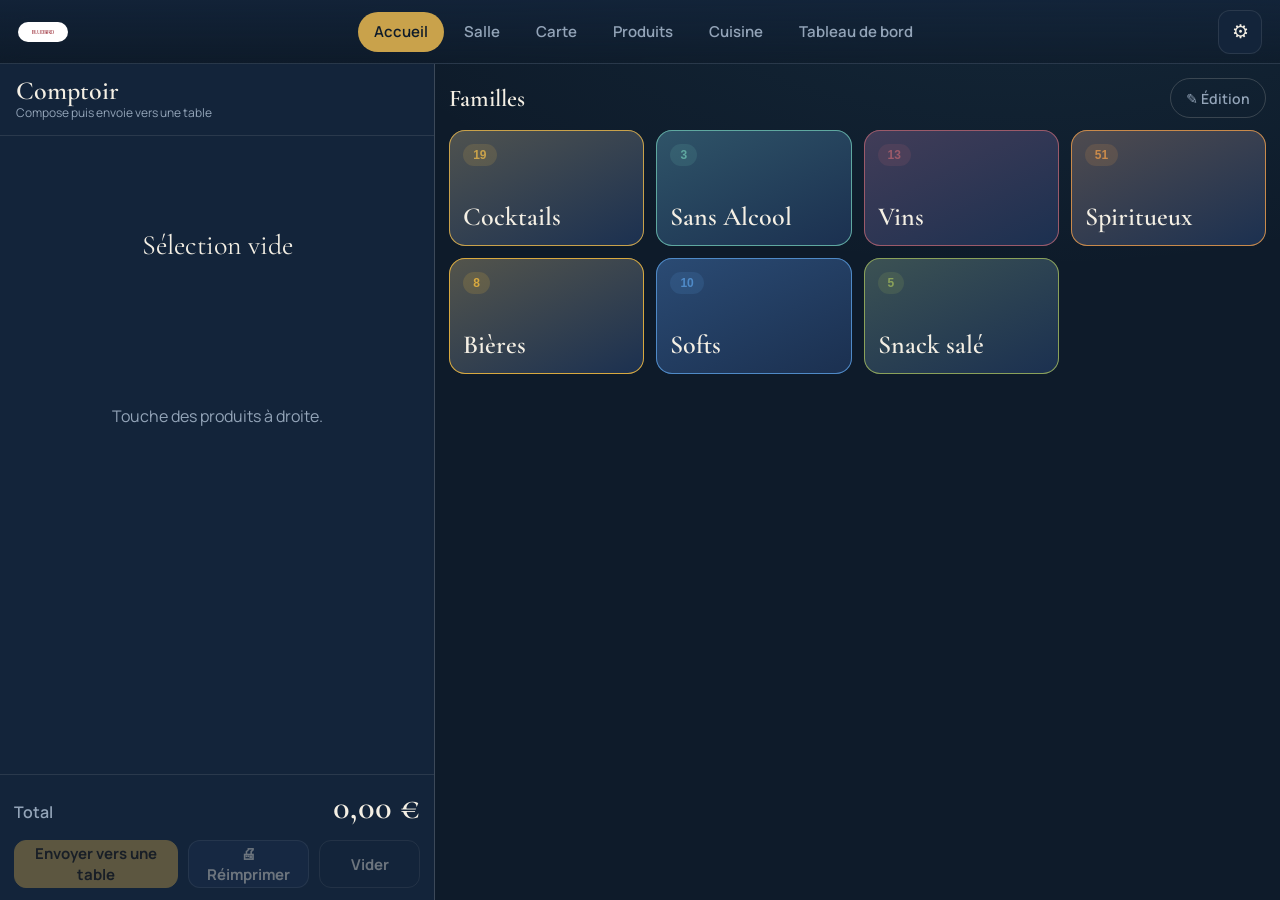
==== commit 08c865fd: "Le logo Bluebird devient l'icône de l'app et sa signature en haut Le wordmark rouge remplace l'oisea" ====
--- a/index.html
+++ b/index.html
@@ -9,8 +9,8 @@
   <meta name="apple-mobile-web-app-capable" content="yes" />
   <meta name="apple-mobile-web-app-status-bar-style" content="black-translucent" />
   <meta name="apple-mobile-web-app-title" content="Bluebird" />
-  <link rel="apple-touch-icon" href="assets/icons/icon.svg" />
-  <link rel="icon" href="assets/icons/icon.svg" type="image/svg+xml" />
+  <link rel="apple-touch-icon" href="assets/icons/apple-touch-icon.png" />
+  <link rel="icon" href="assets/icons/icon-192.png" type="image/png" sizes="192x192" />
 
   <link rel="preconnect" href="https://fonts.googleapis.com" />
   <link rel="preconnect" href="https://fonts.gstatic.com" crossorigin />
@@ -21,10 +21,7 @@
 <body>
   <header class="topbar">
     <div class="brand" id="brand">
-      <svg class="brand-mark" viewBox="0 0 24 24" aria-hidden="true">
-        <path d="M3 14c4-1 6-4 9-8 1 3 0 5-2 7 3 0 5-1 7-3-1 4-4 7-9 7-3 0-5-1-6-3 0 0 1 .3 1 .3z"/>
-      </svg>
-      <span class="brand-name">Bluebird</span>
+      <img class="brand-logo" src="assets/icons/logo-bluebird.png" alt="Bluebird" />
     </div>
     <nav class="tabs" id="tabs" role="tablist">
       <button class="tab" data-view="home" role="tab">Accueil</button>
--- a/css/styles.css
+++ b/css/styles.css
@@ -63,9 +63,15 @@
   position: relative;
   z-index: 30;
 }
-.brand { display: flex; align-items: center; gap: 9px; }
-.brand-mark { width: 26px; height: 26px; fill: var(--bluebird); filter: drop-shadow(0 0 8px rgba(79,163,199,.4)); }
-.brand-name { font-family: var(--display); font-size: 26px; font-weight: 600; letter-spacing: .3px; }
+.brand { display: flex; align-items: center; }
+/* Le logo est rouge : il est posé sur une pastille claire pour rester lisible
+   sur le fond bleu nuit de la barre. */
+.brand-logo {
+  display: block; height: 20px; width: auto;
+  padding: 8px 14px; border-radius: 999px;
+  background: #FFF;
+  box-shadow: 0 6px 18px -10px rgba(0,0,0,.8);
+}
 
 .tabs { display: flex; justify-content: center; gap: 4px; }
 .tab {
@@ -320,6 +326,14 @@
 .row { display: flex; gap: 10px; flex-wrap: wrap; }
 .row > * { flex: 1; }
 .opt-toggle { display: flex; flex-wrap: wrap; gap: 8px; }
+
+/* Sous-choix d'un produit (sauces, cuisson…) */
+.optgroups { display: flex; flex-direction: column; gap: 14px; }
+.optgroups-edit { display: flex; flex-direction: column; gap: 10px; margin-bottom: 10px; }
+.optgroup-box {
+  display: flex; flex-direction: column; gap: 8px;
+  border: 1px solid var(--line); border-radius: 12px; padding: 12px; background: var(--ink-1);
+}
 .switch { display: inline-flex; align-items: center; gap: 10px; cursor: pointer; }
 .switch input { width: 0; height: 0; opacity: 0; }
 .switch .track { width: 50px; height: 30px; border-radius: 999px; background: var(--ink-3); position: relative; transition: background .15s; }
@@ -408,7 +422,7 @@
 @media (max-width: 840px) { .home-screen { grid-template-columns: minmax(260px, 38%) 1fr; } }
 
 @media (max-width: 720px) {
-  .brand-name { display: none; }
+  .brand-logo { height: 16px; padding: 6px 10px; }
   .tab { padding: 9px 11px; font-size: 14px; }
   .topbar { grid-template-columns: auto 1fr auto; gap: 8px; padding: 0 12px; }
 }
@@ -454,6 +468,8 @@
 .k-card.st-en-cours  { border-left-color: var(--brass); }
 .k-card.st-pret      { border-left-color: var(--libre); }
 .k-card.st-servi     { opacity: .5; }
+/* Bon sans cuisson derrière (boissons seules, réimpression) : juste du papier. */
+.k-card.st-papier    { border-left-color: var(--bluebird); }
 /* L'attente se voit de loin : un bon qui traîne change de couleur tout seul. */
 .k-card.warn .k-age  { color: var(--brass); font-weight: 800; }
 .k-card.late .k-age  { color: var(--encaisser); font-weight: 800; }
@@ -463,6 +479,12 @@
 .k-num   { font-family: var(--display); font-size: 22px; color: var(--brass); }
 .k-place { font-weight: 800; font-size: 16px; }
 .k-age   { font-size: 13px; color: var(--muted); }
+/* Qui a envoyé le bon (profil de l'appareil émetteur). */
+.k-from {
+  font-size: 11px; font-weight: 800; letter-spacing: .04em;
+  padding: 2px 8px; border-radius: 999px;
+  border: 1px solid var(--line-2); color: var(--bluebird);
+}
 
 .k-lines { display: grid; gap: 10px; }
 .k-line  { display: flex; gap: 10px; align-items: baseline; }
@@ -472,6 +494,12 @@
 .k-var   { color: var(--muted); font-weight: 500; }
 .k-opt   { font-size: 13px; color: var(--bluebird); margin-top: 2px; }
 .k-note  { font-size: 14px; color: var(--brass); margin-top: 2px; font-style: italic; }
+/* Bon de commande : intitulé du bloc (Boissons / Cuisine). */
+.k-section {
+  font-size: 11px; letter-spacing: .18em; text-transform: uppercase;
+  color: var(--bluebird); font-weight: 800; margin: 8px 0 2px;
+}
+.k-section:first-child { margin-top: 0; }
 
 .k-foot { display: flex; align-items: center; gap: 8px; font-size: 12px; }
 .k-foot .spacer { flex: 1; }
@@ -482,6 +510,7 @@
 .k-badge.nouveau  { color: var(--encaisser); border-color: rgba(210,121,107,.45); }
 .k-badge.en-cours { color: var(--brass);     border-color: rgba(201,162,75,.45); }
 .k-badge.pret     { color: var(--libre);     border-color: rgba(94,140,106,.55); }
+.k-badge.papier   { color: var(--bluebird);  border-color: rgba(79,163,199,.45); }
 
 .k-actions { display: flex; gap: 8px; margin-top: 2px; }
 .k-actions .btn { min-height: var(--tap); }
@@ -491,12 +520,10 @@
 .k-sent.partial { color: var(--brass); }
 .k-sent.todo    { color: var(--muted); }
 
-.btn-send {
-  width: 100%; min-height: var(--tap); margin-bottom: 10px;
-  background: var(--bluebird); color: #06121C;
-  font-weight: 800; border: 0; border-radius: var(--r-sm);
-}
-.btn-send:active { filter: brightness(.92); }
+
+/* « Imprimer » tant qu'il reste des lignes à envoyer : le geste du service. */
+.btn-send-inline { background: var(--bluebird); border-color: var(--bluebird); color: #06222E; font-weight: 800; }
+.btn-send-inline:hover { filter: brightness(1.06); }
 
 /* Accusé d'impression remonté par l'agent du Raspberry Pi. */
 .k-print { font-size: 11px; }
--- a/css/mobile.css
+++ b/css/mobile.css
@@ -22,8 +22,7 @@
   padding: 0 14px;
 }
 body.mobile .tabs { display: none; }
-body.mobile .brand-name { font-size: 21px; }
-body.mobile .brand-mark { width: 21px; height: 21px; }
+body.mobile .brand-logo { height: 17px; padding: 6px 11px; }
 body.mobile .icon-btn { width: 40px; height: 40px; font-size: 17px; }
 
 body.mobile .view {
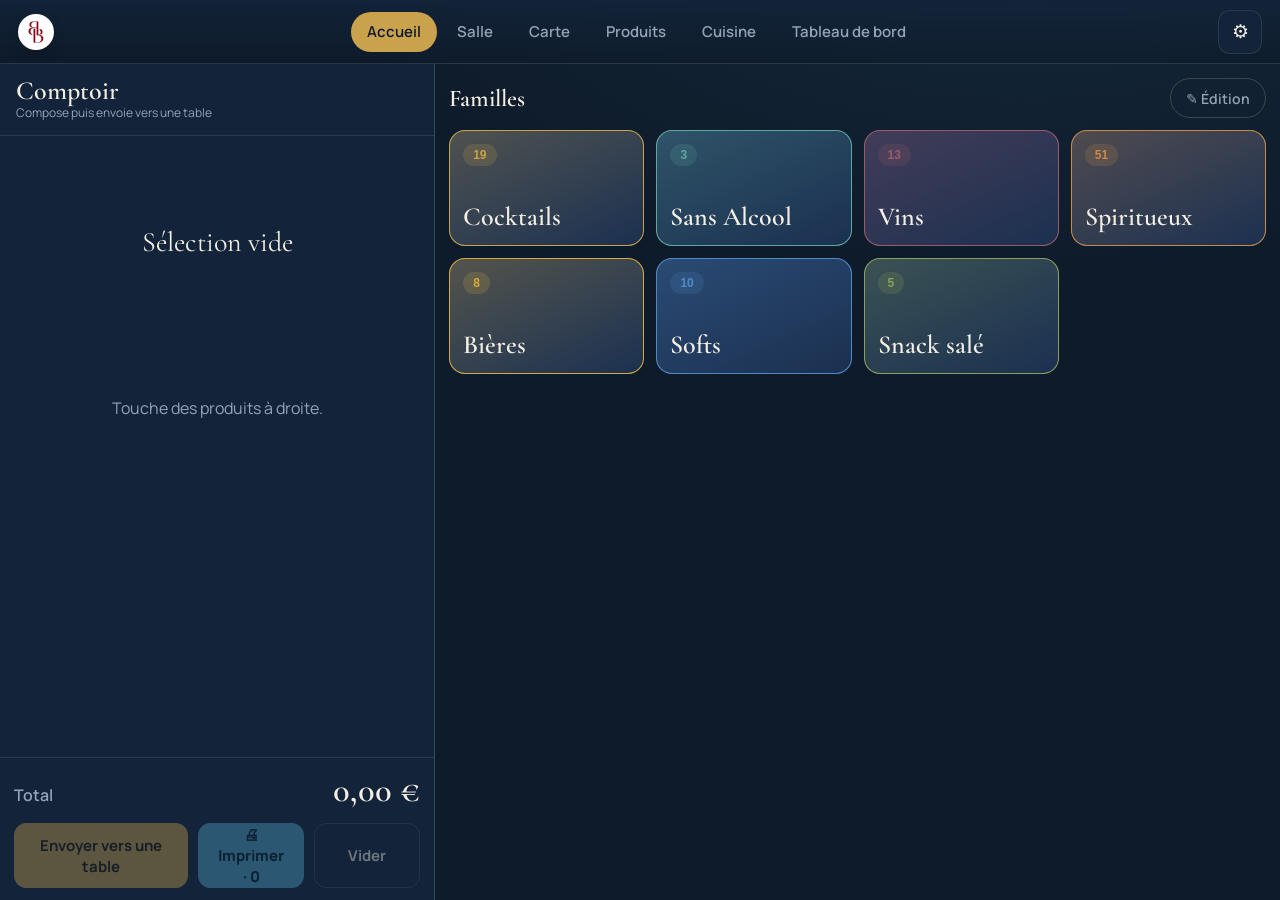
==== commit 1978ffb5: "Le macaron BB remplace le mot-symbole comme icône de l'appli Le favicon et l'icône d'installation re" ====
--- a/index.html
+++ b/index.html
@@ -10,6 +10,9 @@
   <meta name="apple-mobile-web-app-status-bar-style" content="black-translucent" />
   <meta name="apple-mobile-web-app-title" content="Bluebird" />
   <link rel="apple-touch-icon" href="assets/icons/apple-touch-icon.png" />
+  <link rel="icon" href="favicon.ico" sizes="any" />
+  <link rel="icon" href="assets/icons/icon-32.png" type="image/png" sizes="32x32" />
+  <link rel="icon" href="assets/icons/icon-16.png" type="image/png" sizes="16x16" />
   <link rel="icon" href="assets/icons/icon-192.png" type="image/png" sizes="192x192" />
 
   <link rel="preconnect" href="https://fonts.googleapis.com" />
@@ -21,7 +24,7 @@
 <body>
   <header class="topbar">
     <div class="brand" id="brand">
-      <img class="brand-logo" src="assets/icons/logo-bluebird.png" alt="Bluebird" />
+      <img class="brand-logo" src="assets/icons/icon-192.png" alt="Bluebird" />
     </div>
     <nav class="tabs" id="tabs" role="tablist">
       <button class="tab" data-view="home" role="tab">Accueil</button>
--- a/css/styles.css
+++ b/css/styles.css
@@ -64,11 +64,14 @@
   z-index: 30;
 }
 .brand { display: flex; align-items: center; }
-/* Le logo est rouge : il est posé sur une pastille claire pour rester lisible
-   sur le fond bleu nuit de la barre. */
+/* Le macaron est rouge : il est posé sur une pastille claire pour rester
+   lisible sur le fond bleu nuit de la barre. Le carré blanc de l'image se
+   fond dans la pastille, le disque le recadre. */
 .brand-logo {
-  display: block; height: 20px; width: auto;
-  padding: 8px 14px; border-radius: 999px;
+  display: block; box-sizing: border-box;
+  width: 36px; height: 36px;
+  padding: 4px; object-fit: contain;
+  border-radius: 50%;
   background: #FFF;
   box-shadow: 0 6px 18px -10px rgba(0,0,0,.8);
 }
@@ -334,6 +337,8 @@
   display: flex; flex-direction: column; gap: 8px;
   border: 1px solid var(--line); border-radius: 12px; padding: 12px; background: var(--ink-1);
 }
+/* Sous-famille partagée : elle appartient à la bibliothèque, pas au produit. */
+.optgroup-box.lie { border-left: 3px solid var(--bluebird); }
 .switch { display: inline-flex; align-items: center; gap: 10px; cursor: pointer; }
 .switch input { width: 0; height: 0; opacity: 0; }
 .switch .track { width: 50px; height: 30px; border-radius: 999px; background: var(--ink-3); position: relative; transition: background .15s; }
@@ -422,7 +427,7 @@
 @media (max-width: 840px) { .home-screen { grid-template-columns: minmax(260px, 38%) 1fr; } }
 
 @media (max-width: 720px) {
-  .brand-logo { height: 16px; padding: 6px 10px; }
+  .brand-logo { width: 32px; height: 32px; }
   .tab { padding: 9px 11px; font-size: 14px; }
   .topbar { grid-template-columns: auto 1fr auto; gap: 8px; padding: 0 12px; }
 }
--- a/css/mobile.css
+++ b/css/mobile.css
@@ -22,11 +22,14 @@
   padding: 0 14px;
 }
 body.mobile .tabs { display: none; }
-body.mobile .brand-logo { height: 17px; padding: 6px 11px; }
+body.mobile .brand-logo { width: 30px; height: 30px; }
 body.mobile .icon-btn { width: 40px; height: 40px; font-size: 17px; }
 
 body.mobile .view {
   inset: calc(var(--mtop) + env(safe-area-inset-top, 0px)) 0 calc(var(--mnav) + var(--safe-b)) 0;
+  /* On ne défile jamais latéralement sur téléphone : ce qui dépasse est un
+     bug de mise en page, pas une seconde colonne à aller chercher au doigt. */
+  overflow-x: hidden;
 }
 
 /* ── Barre d'onglets du bas ────────────────────────────────── */
@@ -99,15 +102,18 @@
 .m-floorsum { font-size: 13px; color: var(--muted); text-align: right; }
 .m-floorsum .n { color: var(--text); font-weight: 700; font-variant-numeric: tabular-nums; }
 
-/* Les rangées de chips défilent horizontalement plutôt que de passer à la ligne :
-   la hauteur de la barre reste stable quand on change de zone. */
+/* Les rangées de chips passent à la ligne : rien ne défile latéralement sur
+   téléphone, donc rien ne se cache hors de l'écran. La barre grandit d'une
+   ligne quand il y a beaucoup de zones ou de sous-familles — c'est le prix,
+   et il est plus lisible qu'une demi-pastille coupée au bord droit. */
 .m-chips {
-  display: flex; align-items: center; gap: 8px;
-  overflow-x: auto; scrollbar-width: none; -webkit-overflow-scrolling: touch;
-}
-.m-chips::-webkit-scrollbar { display: none; }
-.m-chips > * { flex: 0 0 auto; }
+  display: flex; align-items: center; flex-wrap: wrap; gap: 8px;
+  max-width: 100%;
+}
+.m-chips > * { flex: 0 1 auto; min-width: 0; }
 .m-chips .spacer { flex: 1 0 auto; }
+/* Un nom de sous-famille à rallonge se coupe plutôt que d'élargir la page. */
+.m-chips .chip { max-width: 100%; overflow: hidden; text-overflow: ellipsis; white-space: nowrap; }
 .m-crumb { font-weight: 700; color: var(--muted); font-size: 14px; }
 
 .m-tables { padding: 12px 14px calc(14px + var(--safe-b)); display: grid; gap: 8px; }
@@ -173,6 +179,7 @@
   padding: 12px;
   /* la feuille de note flotte au-dessus : on lui réserve sa place */
   padding-bottom: calc(var(--peek) + 16px);
+  overflow-x: hidden;
 }
 .m-grid .tile { padding: 12px; border-radius: var(--r); gap: 4px; }
 .m-grid .tile .tt { font-size: 16px; }
@@ -213,9 +220,8 @@
 .m-tick-bar.pulse .m-tick-total { animation: tickpulse .35s ease; }
 @keyframes tickpulse { 0% { transform: scale(1) } 40% { transform: scale(1.12); color: var(--brass) } 100% { transform: scale(1) } }
 
-.m-tick-notes { display: flex; gap: 6px; padding: 0 14px 10px; overflow-x: auto; scrollbar-width: none; }
-.m-tick-notes::-webkit-scrollbar { display: none; }
-.m-tick-notes > * { flex: 0 0 auto; }
+.m-tick-notes { display: flex; flex-wrap: wrap; gap: 6px; padding: 0 14px 10px; }
+.m-tick-notes > * { flex: 0 1 auto; min-width: 0; }
 
 .m-tick-lines { flex: 1; min-height: 0; overflow: auto; -webkit-overflow-scrolling: touch; border-top: 1px solid var(--line); }
 .m-tick-foot {
@@ -249,6 +255,10 @@
 body.mobile .catalog { padding: 12px 14px calc(14px + var(--safe-b)); }
 body.mobile .prod-row { grid-template-columns: 1fr auto; gap: 4px 10px; padding: 12px; }
 body.mobile .prod-row .badge { grid-column: 2; }
+/* Une enfilade de prix (« Simple 11,00 € · Double 16,00 € ») passe à la ligne
+   au lieu de pousser la page hors de l'écran sur les petits téléphones. */
+body.mobile .prod-row .prices,
+body.mobile .menu-item .mi-price { white-space: normal; }
 
 body.mobile .dash { padding: 14px; }
 body.mobile .cards { grid-template-columns: 1fr 1fr; gap: 10px; }
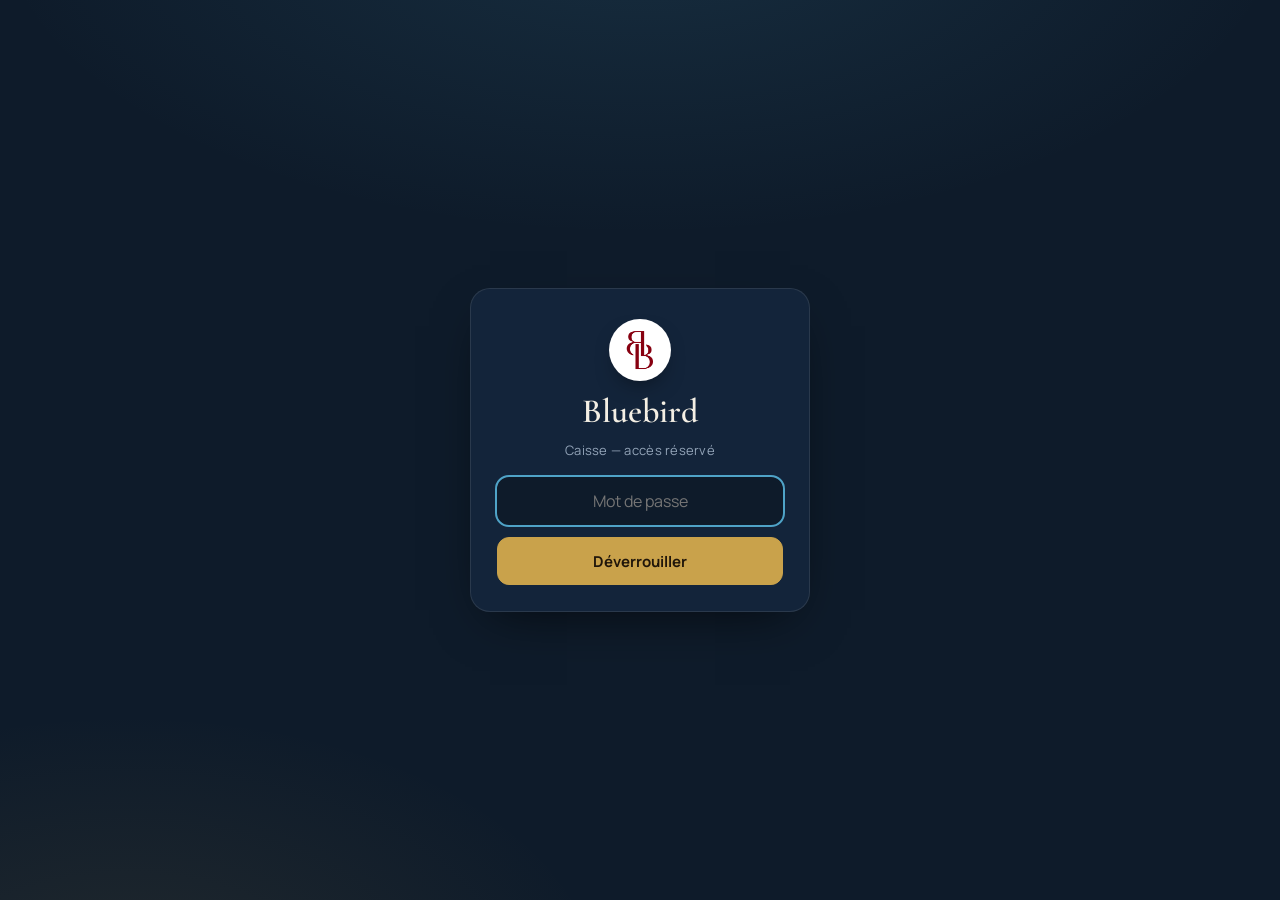
==== commit 95e49fcf: "La caisse ne s'ouvre plus qu'avec le mot de passe du bar L'adresse était publique : n'importe qui po" ====
--- a/index.html
+++ b/index.html
@@ -5,15 +5,18 @@
   <meta name="viewport" content="width=device-width, initial-scale=1, maximum-scale=1, user-scalable=no, viewport-fit=cover" />
   <title>Bluebird · Caisse</title>
   <meta name="theme-color" content="#0E1B2A" />
-  <link rel="manifest" href="manifest.webmanifest" />
+  <!-- crossorigin="use-credentials" : sans lui le navigateur demande le manifeste
+       SANS les identifiants du mot de passe nginx, reçoit un 401, et la PWA
+       s'installe sans nom ni icône. -->
+  <link rel="manifest" href="manifest.webmanifest" crossorigin="use-credentials" />
   <meta name="apple-mobile-web-app-capable" content="yes" />
   <meta name="apple-mobile-web-app-status-bar-style" content="black-translucent" />
   <meta name="apple-mobile-web-app-title" content="Bluebird" />
-  <link rel="apple-touch-icon" href="assets/icons/apple-touch-icon.png" />
+  <link rel="apple-touch-icon" href="assets/icons/apple-touch-icon.v2.png" />
   <link rel="icon" href="favicon.ico" sizes="any" />
   <link rel="icon" href="assets/icons/icon-32.png" type="image/png" sizes="32x32" />
   <link rel="icon" href="assets/icons/icon-16.png" type="image/png" sizes="16x16" />
-  <link rel="icon" href="assets/icons/icon-192.png" type="image/png" sizes="192x192" />
+  <link rel="icon" href="assets/icons/icon-192.v2.png" type="image/png" sizes="192x192" />
 
   <link rel="preconnect" href="https://fonts.googleapis.com" />
   <link rel="preconnect" href="https://fonts.gstatic.com" crossorigin />
@@ -24,7 +27,7 @@
 <body>
   <header class="topbar">
     <div class="brand" id="brand">
-      <img class="brand-logo" src="assets/icons/icon-192.png" alt="Bluebird" />
+      <img class="brand-logo" src="assets/icons/icon-192.v2.png" alt="Bluebird" />
     </div>
     <nav class="tabs" id="tabs" role="tablist">
       <button class="tab" data-view="home" role="tab">Accueil</button>
@@ -38,6 +41,10 @@
       <button class="icon-btn" id="settings-btn" title="Réglages" aria-label="Réglages">⚙</button>
     </div>
   </header>
+
+  <!-- Verrou d'entrée : opaque dès le premier octet (rien de la caisse ne
+       transparaît pendant le chargement), rempli et retiré par js/gate.js. -->
+  <div id="gate" class="gate"></div>
 
   <main id="view" class="view"></main>
 
--- a/css/styles.css
+++ b/css/styles.css
@@ -117,6 +117,9 @@
   border: 1px solid var(--line-2); background: transparent; color: var(--muted);
 }
 .chip.active { background: var(--ink-3); color: var(--text); border-color: var(--line-2); }
+/* Sous-famille comptée (3 tapas au choix) : une fois le compte atteint, les
+   pastilles restantes s'effacent — on ne propose pas un geste qu'on refuse. */
+.chip.opt-full { opacity: .35; }
 
 /* ── Vue ───────────────────────────────────────────────────── */
 .view { position: absolute; inset: 64px 0 0 0; overflow: auto; -webkit-overflow-scrolling: touch; }
@@ -418,8 +421,14 @@
 .home-screen { position: absolute; inset: 0; display: grid; grid-template-columns: minmax(300px, 34%) 1fr; }
 .custom-tile { box-shadow: inset 0 0 0 1px var(--c, var(--line-2)); background: linear-gradient(155deg, color-mix(in srgb, var(--c) 26%, var(--ink-2)), var(--ink-2)); }
 .custom-tile .tt { font-weight: 800; font-size: 19px; }
-.custom-tile .tedit { align-self: flex-end; color: var(--c); font-weight: 800; cursor: grab; }
-.custom-tile.drag-src { opacity: .3; }
+.tile .tedit { align-self: flex-end; color: var(--c, var(--muted)); font-weight: 800; cursor: grab; }
+.tile.drag-src { opacity: .3; }
+
+/* Accueil en édition : les cases vides sont des cibles de dépôt, rien d'autre.
+   Après .tile dans la feuille, sinon son fond plein l'emporterait. */
+.tile-vide { border: 1px dashed var(--line-2); background: transparent; cursor: default; }
+.tile-vide.muet { border-color: transparent; }   /* en service : un espace, pas une case */
+.tile.drop-cible { outline: 2px solid var(--brass); outline-offset: 2px; }
 .add-tile { border: 1px dashed var(--line-2); background: transparent; align-items: center; justify-content: center; color: var(--muted); }
 .add-tile .plus { font-size: 34px; font-weight: 700; line-height: 1; }
 .swatch { width: 34px; height: 34px; border-radius: 50%; border: 2px solid transparent; cursor: pointer; padding: 0; }
@@ -535,3 +544,54 @@
 .k-print.ok   { color: var(--libre); }
 .k-print.wait { color: var(--faint); }
 .k-print.err  { color: var(--encaisser); font-weight: 700; }
+
+
+/* ── Verrou d'entrée (js/gate.js) ───────────────────────────────────────────
+   Couvre tout, y compris la barre du haut (z-index au-dessus de .topbar = 30 et
+   de .modal-layer = 60) : tant qu'il est là, la caisse n'existe pas. Il est
+   posé dans index.html avant tout script, donc opaque dès le premier rendu. */
+.gate {
+  position: fixed;
+  inset: 0;
+  z-index: 100;
+  display: grid;
+  place-items: center;
+  padding: 24px;
+  padding-top: max(24px, env(safe-area-inset-top, 0));
+  background:
+    radial-gradient(1000px 500px at 50% -10%, rgba(79,163,199,.14), transparent 65%),
+    radial-gradient(800px 460px at 10% 110%, rgba(201,162,75,.10), transparent 60%),
+    var(--ink);
+}
+.gate-card {
+  display: flex;
+  flex-direction: column;
+  align-items: center;
+  gap: 12px;
+  width: 100%;
+  max-width: 340px;
+  padding: 30px 26px 26px;
+  border: 1px solid var(--line);
+  border-radius: 20px;
+  background: var(--ink-1);
+  box-shadow: var(--shadow);
+  text-align: center;
+}
+.gate-logo {
+  width: 62px; height: 62px;
+  box-sizing: border-box;
+  padding: 6px;
+  object-fit: contain;
+  border-radius: 50%;
+  background: #FFF;
+  box-shadow: 0 10px 26px -14px rgba(0,0,0,.9);
+}
+.gate-title {
+  font-family: var(--display);
+  font-size: 34px; font-weight: 600;
+  margin: 2px 0 0; line-height: 1;
+}
+.gate-sub { margin: 0 0 6px; font-size: 13px; color: var(--muted); letter-spacing: .02em; }
+.gate-input { text-align: center; }
+.gate-btn { width: 100%; }
+.gate-msg { margin: 0; font-size: 13px; font-weight: 600; color: var(--encaisser); }
--- a/css/mobile.css
+++ b/css/mobile.css
@@ -104,15 +104,16 @@
 
 /* Les rangées de chips passent à la ligne : rien ne défile latéralement sur
    téléphone, donc rien ne se cache hors de l'écran. La barre grandit d'une
-   ligne quand il y a beaucoup de zones ou de sous-familles — c'est le prix,
-   et il est plus lisible qu'une demi-pastille coupée au bord droit. */
+   ligne quand il y a beaucoup de zones — c'est le prix, et il est plus lisible
+   qu'une demi-pastille coupée au bord droit. (Il ne reste que les zones du
+   plan : dans une famille, l'en-tête a remplacé la barre de sous-familles.) */
 .m-chips {
   display: flex; align-items: center; flex-wrap: wrap; gap: 8px;
   max-width: 100%;
 }
 .m-chips > * { flex: 0 1 auto; min-width: 0; }
 .m-chips .spacer { flex: 1 0 auto; }
-/* Un nom de sous-famille à rallonge se coupe plutôt que d'élargir la page. */
+/* Un nom de zone à rallonge se coupe plutôt que d'élargir la page. */
 .m-chips .chip { max-width: 100%; overflow: hidden; text-overflow: ellipsis; white-space: nowrap; }
 .m-crumb { font-weight: 700; color: var(--muted); font-size: 14px; }
 
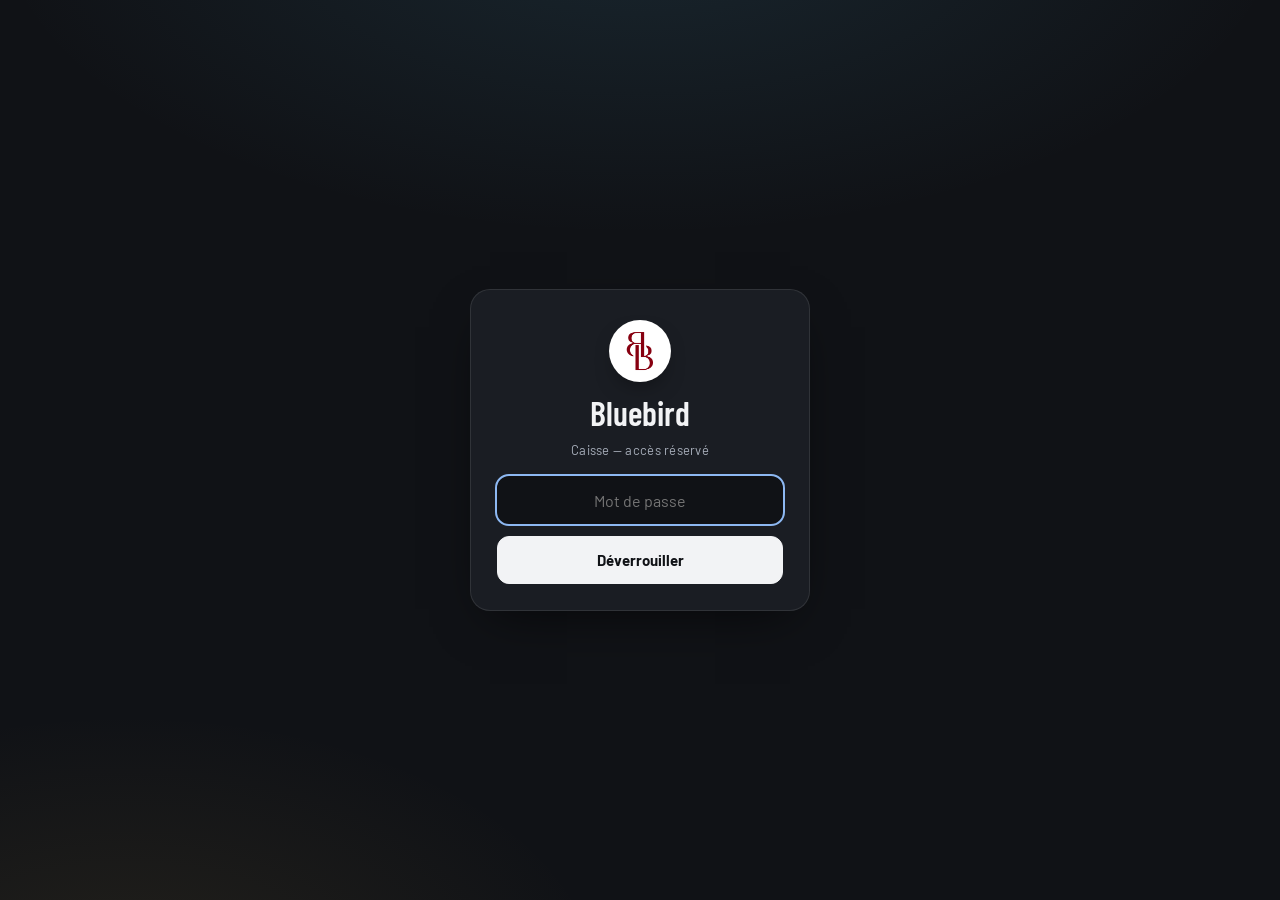
==== commit 223b4c54: "Les touches se rangent en tuiles, la caisse change de style Toucher une famille ouvre ses rangements" ====
--- a/index.html
+++ b/index.html
@@ -4,7 +4,7 @@
   <meta charset="UTF-8" />
   <meta name="viewport" content="width=device-width, initial-scale=1, maximum-scale=1, user-scalable=no, viewport-fit=cover" />
   <title>Bluebird · Caisse</title>
-  <meta name="theme-color" content="#0E1B2A" />
+  <meta name="theme-color" content="#101216" />
   <!-- crossorigin="use-credentials" : sans lui le navigateur demande le manifeste
        SANS les identifiants du mot de passe nginx, reçoit un 401, et la PWA
        s'installe sans nom ni icône. -->
@@ -20,7 +20,7 @@
 
   <link rel="preconnect" href="https://fonts.googleapis.com" />
   <link rel="preconnect" href="https://fonts.gstatic.com" crossorigin />
-  <link href="https://fonts.googleapis.com/css2?family=Cormorant+Garamond:ital,wght@0,400;0,500;0,600;1,400&family=Manrope:wght@400;500;600;700;800&display=swap" rel="stylesheet" />
+  <link href="https://fonts.googleapis.com/css2?family=Barlow:wght@400;500;600;700;800&family=Barlow+Condensed:wght@500;600;700&display=swap" rel="stylesheet" />
   <link rel="stylesheet" href="css/styles.css" />
   <link rel="stylesheet" href="css/mobile.css" />
 </head>
@@ -33,8 +33,10 @@
       <button class="tab" data-view="home" role="tab">Accueil</button>
       <button class="tab" data-view="floor" role="tab">Salle</button>
       <button class="tab" data-view="menu" role="tab">Carte</button>
+      <button class="tab" data-view="recettes" role="tab">Recettes</button>
       <button class="tab" data-view="catalog" role="tab">Produits</button>
       <button class="tab" data-view="cuisine" role="tab">Cuisine</button>
+      <button class="tab" data-view="menage" role="tab">Ménage</button>
       <button class="tab" data-view="dashboard" role="tab">Tableau&nbsp;de&nbsp;bord</button>
     </nav>
     <div class="topbar-actions">
--- a/css/styles.css
+++ b/css/styles.css
@@ -1,28 +1,35 @@
 /* ============================================================
-   Bluebird · Caisse — thème "bar de nuit"
+   Bluebird · Caisse — thème « comptoir couleur »
+   Fond anthracite, aplats de couleur francs sur les touches, titres en
+   capitales condensées : en plein service on repère une touche à sa couleur
+   avant de lire son nom.
    ============================================================ */
 :root {
-  --ink:    #0E1B2A;
-  --ink-1:  #13243A;
-  --ink-2:  #1B3050;
-  --ink-3:  #244064;
-  --line:   rgba(244, 239, 228, .10);
-  --line-2: rgba(244, 239, 228, .18);
-
-  --brass:      #C9A24B;
-  --brass-soft: #E2C684;
-  --bluebird:   #4FA3C7;
-
-  --text:  #F4EFE4;
-  --muted: #93A4B8;
-  --faint: #61748C;
-
-  --libre:     #5E8C6A;
-  --occupee:   #C9A24B;
-  --encaisser: #D2796B;
-
-  --display: 'Cormorant Garamond', Georgia, 'Times New Roman', serif;
-  --ui: 'Manrope', system-ui, -apple-system, 'Segoe UI', sans-serif;
+  --ink:    #101216;
+  --ink-1:  #1A1D23;
+  --ink-2:  #22262E;
+  --ink-3:  #2E333C;
+  --line:   rgba(242, 243, 245, .10);
+  --line-2: rgba(242, 243, 245, .22);
+
+  /* Les noms datent de l'ancien thème ; ils désignent toujours l'accent chaud,
+     sa version claire et l'accent froid. */
+  --brass:      #F0B94A;
+  --brass-soft: #F6D58C;
+  --bluebird:   #8DB8F2;
+
+  --text:  #F2F3F5;
+  --muted: #A7AEBA;
+  --faint: #7F8896;
+
+  --libre:     #5CC8A8;
+  --occupee:   #F0B94A;
+  --encaisser: #F2877B;   /* rouge lisible en TEXTE sur fond sombre */
+  --rouge:     #C8102E;   /* rouge en APLAT, sous du texte blanc */
+  --orange:    #F2913D;
+
+  --display: 'Barlow Condensed', 'Arial Narrow', system-ui, sans-serif;
+  --ui: 'Barlow', system-ui, -apple-system, 'Segoe UI', sans-serif;
 
   --r: 14px;
   --r-sm: 9px;
@@ -36,10 +43,7 @@
 body {
   font-family: var(--ui);
   color: var(--text);
-  background:
-    radial-gradient(1200px 600px at 80% -10%, rgba(79,163,199,.10), transparent 60%),
-    radial-gradient(900px 500px at -10% 110%, rgba(201,162,75,.08), transparent 60%),
-    var(--ink);
+  background: var(--ink);
   -webkit-font-smoothing: antialiased;
   text-rendering: optimizeLegibility;
   overflow: hidden;
@@ -58,8 +62,7 @@
   padding: 0 18px;
   padding-top: env(safe-area-inset-top, 0);
   border-bottom: 1px solid var(--line);
-  background: linear-gradient(180deg, rgba(19,36,58,.85), rgba(14,27,42,.6));
-  backdrop-filter: blur(12px);
+  background: var(--ink-1);
   position: relative;
   z-index: 30;
 }
@@ -79,12 +82,13 @@
 .tabs { display: flex; justify-content: center; gap: 4px; }
 .tab {
   appearance: none; border: 0; background: transparent; cursor: pointer;
-  color: var(--muted); font-family: var(--ui); font-size: 15px; font-weight: 600;
-  padding: 9px 16px; border-radius: 999px; line-height: 1; min-height: 40px;
+  color: var(--muted); font-family: var(--display); font-size: 18px; font-weight: 600;
+  letter-spacing: .05em; text-transform: uppercase;
+  padding: 9px 13px; border-radius: 10px; line-height: 1; min-height: 44px;
   transition: color .15s, background .15s;
 }
 .tab:hover { color: var(--text); }
-.tab.active { color: var(--ink); background: var(--brass); }
+.tab.active { color: var(--ink); background: var(--text); font-weight: 700; }
 .topbar-actions { display: flex; gap: 8px; }
 
 .icon-btn {
@@ -103,11 +107,19 @@
   transition: transform .05s, filter .15s, background .15s;
 }
 .btn:active { transform: translateY(1px); }
-.btn-primary { background: var(--brass); border-color: var(--brass); color: #20160A; }
+.btn-primary { background: var(--text); border-color: var(--text); color: var(--ink); }
 .btn-primary:hover { filter: brightness(1.06); }
-.btn-blue { background: var(--bluebird); border-color: var(--bluebird); color: #06222E; }
+.btn-blue { background: var(--bluebird); border-color: var(--bluebird); color: var(--ink); }
 .btn-ghost { background: transparent; }
-.btn-danger { background: transparent; border-color: rgba(210,121,107,.5); color: var(--encaisser); }
+.btn-danger { background: transparent; border-color: rgba(242,135,123,.5); color: var(--encaisser); }
+/* Le geste qui clôt : Encaisser, Envoyer vers une table. Il porte le total. */
+.btn-pay {
+  width: 100%; min-height: 76px; margin-top: 8px; padding: 0 18px; border-radius: 14px;
+  justify-content: space-between; background: var(--rouge); border-color: var(--rouge); color: #fff;
+  font-family: var(--display); text-transform: uppercase; letter-spacing: .04em;
+}
+.btn-pay .lbl { font-size: 23px; font-weight: 700; line-height: 1.05; text-align: left; }
+.btn-pay .val { font-size: 36px; font-weight: 700; line-height: 1; font-variant-numeric: tabular-nums; white-space: nowrap; }
 .btn-sm { min-height: 38px; font-size: 14px; padding: 0 13px; border-radius: 10px; }
 .btn:disabled { opacity: .4; cursor: default; }
 
@@ -117,9 +129,29 @@
   border: 1px solid var(--line-2); background: transparent; color: var(--muted);
 }
 .chip.active { background: var(--ink-3); color: var(--text); border-color: var(--line-2); }
+/* Le fil ‹ Familles / Cocktails / Créations : des pavés, pas des pastilles. */
+.chip.crumb {
+  min-height: 48px; padding: 0 16px; border-radius: 12px; background: var(--ink-1); color: var(--text);
+  font-family: var(--display); font-size: 20px; font-weight: 600; letter-spacing: .04em; text-transform: uppercase;
+  display: inline-flex; align-items: center;
+}
+.chip.crumb.active { background: var(--text); color: var(--ink); border-color: var(--text); font-weight: 700; }
+span.chip.crumb { cursor: default; }
 /* Sous-famille comptée (3 tapas au choix) : une fois le compte atteint, les
    pastilles restantes s'effacent — on ne propose pas un geste qu'on refuse. */
 .chip.opt-full { opacity: .35; }
+
+/* Sous-famille répétable (le mètre de shots) : la pastille est un compteur.
+   Taper ajoute, le « − » retire. La cible du « − » fait 28 px pour rester
+   atteignable au doigt sans agrandir la pastille elle-même. */
+.chip.opt-compteur { display: inline-flex; align-items: center; gap: 8px; padding-right: 7px; }
+.chip.opt-compteur .opt-qty { font-variant-numeric: tabular-nums; opacity: .85; }
+.chip.opt-compteur .opt-moins {
+  display: inline-flex; align-items: center; justify-content: center;
+  width: 28px; height: 28px; border-radius: 999px; margin-left: 2px;
+  background: var(--ink-3); font-size: 18px; line-height: 1;
+}
+.chip.opt-compteur:not(.active) { padding-right: 15px; }
 
 /* ── Vue ───────────────────────────────────────────────────── */
 .view { position: absolute; inset: 64px 0 0 0; overflow: auto; -webkit-overflow-scrolling: touch; }
@@ -129,14 +161,13 @@
   display: flex; align-items: center; gap: 12px; flex-wrap: wrap;
   padding: 14px 18px; border-bottom: 1px solid var(--line);
   position: sticky; top: 0; z-index: 10;
-  background: linear-gradient(180deg, rgba(14,27,42,.96), rgba(14,27,42,.86));
-  backdrop-filter: blur(8px);
+  background: var(--ink);
 }
 .viewbar .spacer { flex: 1; }
-.viewbar h2 { font-family: var(--display); font-weight: 600; font-size: 24px; margin: 0; }
+.viewbar h2 { font-family: var(--display); font-weight: 700; font-size: 28px; margin: 0; text-transform: uppercase; letter-spacing: .03em; }
 .segment { display: inline-flex; background: var(--ink-1); border: 1px solid var(--line); border-radius: 12px; padding: 4px; gap: 4px; }
 .segment .chip { min-height: 36px; border: 0; }
-.segment .chip.active { background: var(--brass); color: var(--ink); }
+.segment .chip.active { background: var(--text); color: var(--ink); }
 
 .eyebrow { font-size: 12px; letter-spacing: .22em; text-transform: uppercase; color: var(--brass); font-weight: 700; }
 .muted { color: var(--muted); }
@@ -189,7 +220,7 @@
 
 /* tables : numéro, montant, pastille d'état, halo coloré */
 .el-num { position: absolute; left: 50%; top: 50%; transform: translate(-50%,-50%); font-family: var(--display); font-weight: 600; font-size: 30px; color: #fff; text-shadow: 0 1px 5px rgba(0,0,0,.85); pointer-events: none; }
-.el-amount { position: absolute; left: 50%; bottom: -8px; transform: translate(-50%,100%); background: rgba(14,27,42,.92); color: var(--brass-soft); font-weight: 700; font-size: 13px; padding: 2px 9px; border-radius: 999px; white-space: nowrap; pointer-events: none; }
+.el-amount { position: absolute; left: 50%; bottom: -8px; transform: translate(-50%,100%); background: rgba(16,18,22,.92); color: var(--brass-soft); font-weight: 700; font-size: 13px; padding: 2px 9px; border-radius: 999px; white-space: nowrap; pointer-events: none; }
 .state-dot { position: absolute; top: 0; right: 0; width: 16px; height: 16px; border-radius: 50%; border: 2px solid rgba(0,0,0,.45); pointer-events: none; }
 .libre .state-dot { background: var(--libre); }
 .occupee .state-dot { background: var(--occupee); }
@@ -212,7 +243,7 @@
   position: absolute; left: 50%; bottom: 14px; transform: translateX(-50%);
   display: flex; gap: 16px; align-items: flex-start; max-width: calc(100vw - 24px);
   overflow-x: auto; padding: 10px 14px; border-radius: 16px; border: 1px solid var(--line-2);
-  background: rgba(19,36,58,.94); backdrop-filter: blur(10px); box-shadow: var(--shadow); z-index: 20;
+  background: rgba(26,29,35,.96); backdrop-filter: blur(10px); box-shadow: var(--shadow); z-index: 20;
 }
 .pal-group { display: flex; flex-direction: column; gap: 6px; flex: 0 0 auto; }
 .pal-title { font-size: 10px; letter-spacing: .14em; text-transform: uppercase; color: var(--brass); font-weight: 700; text-align: center; }
@@ -283,6 +314,7 @@
 .badge { font-size: 11px; font-weight: 800; letter-spacing: .04em; padding: 3px 8px; border-radius: 999px; }
 .badge.hh { color: var(--brass); border: 1px solid rgba(201,162,75,.45); }
 .badge.off { color: var(--encaisser); border: 1px solid rgba(210,121,107,.45); }
+.badge.fiche { color: var(--bluebird); border: 1px solid rgba(79,163,199,.45); }
 
 /* ============================================================
    CARTE (mode affichage)
@@ -291,7 +323,7 @@
 .menu-hero { text-align: center; padding: 26px 0 34px; }
 .menu-hero .bird { width: 44px; height: 44px; fill: var(--bluebird); }
 .menu-hero h1 { font-family: var(--display); font-size: clamp(48px, 9vw, 86px); font-weight: 600; margin: 8px 0 6px; letter-spacing: .5px; }
-.menu-hero .tag { font-family: var(--display); font-style: italic; font-size: 21px; color: var(--muted); }
+.menu-hero .tag { font-family: var(--ui); font-size: 17px; color: var(--muted); }
 .menu-hh { display: inline-block; margin-top: 16px; font-size: 13px; letter-spacing: .18em; text-transform: uppercase; color: var(--brass); border: 1px solid rgba(201,162,75,.4); border-radius: 999px; padding: 8px 16px; }
 .menu-cat { margin-top: 46px; }
 .menu-cat > h2 { font-family: var(--display); font-size: 34px; font-weight: 600; text-align: center; margin: 0 0 4px; }
@@ -305,6 +337,30 @@
 .menu-item .mi-desc { grid-column: 1 / -1; color: var(--muted); font-size: 15px; line-height: 1.5; max-width: 60ch; }
 .menu-item .mi-leader { border-bottom: 1px dotted var(--line-2); }
 
+/* Une ligne dont le produit porte une fiche technique s'ouvre d'une touche.
+   Le pastillage la signale : sans lui, rien ne dirait qu'elle est vivante. */
+.menu-item.a-fiche { cursor: pointer; border-radius: var(--r-sm); padding: 6px 10px; margin-inline: -10px; }
+.menu-item.a-fiche:hover, .menu-item.a-fiche:focus-visible { background: rgba(201,162,75,.07); outline: none; }
+.menu-item.a-fiche:active { background: rgba(201,162,75,.12); }
+.mi-fiche { font-family: var(--ui); font-size: 10px; font-weight: 700; letter-spacing: .16em; text-transform: uppercase;
+  color: var(--brass); border: 1px solid rgba(201,162,75,.4); border-radius: 999px; padding: 3px 8px; margin-left: 10px; vertical-align: 3px; }
+
+/* ── Fiche technique (modale) ───────────────────────────── */
+.fiche-reps { display: flex; flex-wrap: wrap; gap: 10px 34px; padding-bottom: 18px; border-bottom: 1px solid var(--line); }
+.fiche-rep .v { font-family: var(--display); font-size: 22px; font-weight: 600; margin-top: 2px; }
+/* Bornée en hauteur : la recette doit rester lisible sans faire défiler la
+   modale, la photo n'est pas le sujet. */
+.fiche-photo { display: block; width: 100%; max-height: 230px; object-fit: contain;
+  margin: 18px 0 0; border-radius: var(--r-sm); background: var(--ink-1); }
+.fiche-vignette { flex: 0 0 62px; width: 62px; height: 62px; object-fit: cover;
+  border-radius: var(--r-sm); background: var(--ink-1); border: 1px solid var(--line); }
+.fiche-ing { list-style: none; margin: 18px 0 0; padding: 0; }
+.fiche-ing li { display: flex; align-items: baseline; gap: 10px; padding: 9px 0; }
+.fiche-ing li + li { border-top: 1px solid var(--line); }
+.fiche-ing .fi-label { flex: 1; font-size: 16px; }
+.fiche-ing .fi-qty { font-family: var(--display); font-size: 20px; font-weight: 600; color: var(--brass-soft);
+  font-variant-numeric: tabular-nums; white-space: nowrap; }
+
 /* ============================================================
    TABLEAU DE BORD
    ============================================================ */
@@ -324,7 +380,7 @@
 .modal-layer { position: fixed; inset: 0; z-index: 60; display: grid; place-items: center; background: rgba(6,12,20,.6); padding: 18px; }
 .modal { width: min(520px, 96vw); max-height: 90vh; overflow: auto; background: var(--ink-1); border: 1px solid var(--line-2); border-radius: 18px; box-shadow: var(--shadow); }
 .modal-head { padding: 18px 20px 6px; }
-.modal-head h3 { margin: 0; font-family: var(--display); font-size: 26px; font-weight: 600; }
+.modal-head h3 { margin: 0; font-family: var(--display); font-size: 28px; font-weight: 700; text-transform: uppercase; letter-spacing: .03em; }
 .modal-body { padding: 12px 20px; display: flex; flex-direction: column; gap: 14px; }
 .modal-foot { padding: 14px 20px 20px; display: flex; gap: 10px; justify-content: flex-end; flex-wrap: wrap; }
 .field { display: flex; flex-direction: column; gap: 6px; }
@@ -352,7 +408,7 @@
 .toast { position: fixed; left: 50%; bottom: 26px; transform: translateX(-50%); z-index: 80; background: var(--ink-3); color: var(--text); border: 1px solid var(--line-2); padding: 13px 20px; border-radius: 12px; box-shadow: var(--shadow); font-weight: 600; }
 
 .empty { display: grid; place-items: center; gap: 8px; height: 60%; color: var(--muted); text-align: center; padding: 24px; }
-.empty .big { font-family: var(--display); font-size: 28px; color: var(--text); }
+.empty .big { font-family: var(--display); font-size: 28px; font-weight: 700; text-transform: uppercase; color: var(--text); }
 
 /* ============================================================
    ÉCRAN DE PRISE DE COMMANDE (POS plein écran, sans scroll)
@@ -367,8 +423,8 @@
 /* — Ticket (gauche) — */
 .ticket { display: flex; flex-direction: column; border-right: 1px solid var(--line-2); background: var(--ink-1); min-height: 0; }
 .ticket-head { padding: 14px 16px; padding-top: max(14px, env(safe-area-inset-top)); border-bottom: 1px solid var(--line); display: flex; align-items: center; gap: 12px; }
-.ticket-head .t-num { font-family: var(--display); font-size: 26px; font-weight: 600; line-height: 1; }
-.ticket-head .t-sub { font-size: 12px; color: var(--muted); }
+.ticket-head .t-num { font-family: var(--display); font-size: 40px; font-weight: 700; line-height: 1; text-transform: uppercase; }
+.ticket-head .t-sub { font-size: 13px; font-weight: 600; color: var(--muted); letter-spacing: .04em; text-transform: uppercase; margin-top: 3px; }
 .ticket-notetabs { display: flex; gap: 6px; padding: 10px 14px 0; flex-wrap: wrap; }
 .ticket-lines { flex: 1; overflow: auto; -webkit-overflow-scrolling: touch; min-height: 0; }
 .ticket-foot { border-top: 1px solid var(--line); padding: 12px 14px; padding-bottom: max(12px, env(safe-area-inset-bottom)); }
@@ -385,33 +441,48 @@
 .pos-right { display: flex; flex-direction: column; min-height: 0; min-width: 0; padding: 14px; gap: 12px; }
 .pos-bar { display: flex; align-items: center; gap: 10px; flex-wrap: wrap; }
 .pos-bar .spacer { flex: 1; }
-.pos-bar h3 { margin: 0; font-family: var(--display); font-size: 24px; font-weight: 600; }
+.pos-bar h3 { margin: 0; font-family: var(--display); font-size: 26px; font-weight: 700; text-transform: uppercase; letter-spacing: .03em; }
 .pos-subs { display: flex; gap: 6px; flex-wrap: wrap; }
 .pos-pager { display: inline-flex; align-items: center; gap: 8px; }
 .pos-pager .pg { font-variant-numeric: tabular-nums; color: var(--muted); font-weight: 600; min-width: 44px; text-align: center; }
 
-.tile-grid { flex: 1; min-height: 0; display: grid; gap: 12px;
+.tile-grid { flex: 1; min-height: 0; display: grid; gap: 8px;
   grid-template-columns: repeat(var(--cols, 4), 1fr);
   grid-template-rows: repeat(var(--rows, 4), 1fr); }
 
 .tile {
-  border: 1px solid var(--line-2); border-radius: 16px; cursor: pointer; color: var(--text);
+  border: 0; border-radius: 12px; cursor: pointer;
   display: flex; flex-direction: column; justify-content: space-between; gap: 6px;
-  padding: 14px; text-align: left; min-width: 0; overflow: hidden;
-  background: var(--ink-2); transition: transform .05s, filter .15s;
-}
-.tile:active { transform: translateY(1px); }
-.tile .tt { font-weight: 700; font-size: 17px; line-height: 1.15; }
-.tile .ts { font-size: 12px; color: var(--muted); font-weight: 600; }
-.tile .tp { color: var(--brass-soft); font-weight: 800; font-variant-numeric: tabular-nums; }
+  padding: 12px; text-align: left; min-width: 0; overflow: hidden;
+  /* Un aplat : --c est la couleur de la touche, --ct celle de son texte
+     (posées ensemble par tileStyle(), pos.js). Sans couleur, tuile neutre. */
+  background: var(--c, var(--ink-2)); color: var(--ct, var(--text));
+  font-family: var(--ui); transition: transform .05s, filter .15s;
+}
+.tile:active { transform: translateY(1px); filter: brightness(.92); }
+.tile .tt { font-family: var(--display); font-weight: 700; font-size: 24px; line-height: 1; text-transform: uppercase; overflow-wrap: anywhere; }
+.tile .te { font-size: 12px; font-weight: 700; letter-spacing: .08em; text-transform: uppercase; line-height: 1.2; }
+.tile .ts { font-size: 12px; font-weight: 700; letter-spacing: .06em; text-transform: uppercase; opacity: .8; }
+.tile .tp { font-size: 16px; font-weight: 700; font-variant-numeric: tabular-nums; }
 .tile.unavail { opacity: .38; }
 
-/* tuiles famille colorées */
-.cat-tile { border: 0; box-shadow: inset 0 0 0 1px var(--c, var(--line-2)); }
-.cat-tile { background: linear-gradient(155deg, color-mix(in srgb, var(--c) 30%, var(--ink-2)), var(--ink-2)); }
-.cat-tile .tt { font-family: var(--display); font-size: 26px; font-weight: 600; }
-.cat-tile .tcount { align-self: flex-start; font-size: 12px; font-weight: 700; color: var(--c); background: color-mix(in srgb, var(--c) 18%, transparent); padding: 4px 10px; border-radius: 999px; }
-.prod-tile { box-shadow: inset 3px 0 0 var(--c, var(--brass)); }
+/* familles et rangements : le nom en bas, le nombre de touches en haut */
+.cat-tile .tt { font-size: 28px; }
+/* Cinq tuiles de front : le nom doit tenir sans se couper en plein mot. */
+.group-tile .tt { font-size: 21px; overflow-wrap: break-word; }
+.tile .tcount { align-self: flex-start; font-size: 13px; font-weight: 700; background: rgba(0,0,0,.16); padding: 3px 10px; border-radius: 999px; }
+.tile.neutre { background: var(--ink-3); color: var(--text); box-shadow: inset 0 0 0 1px var(--line-2); }
+.tile.neutre .tcount { background: rgba(255,255,255,.1); }
+
+/* La page des rangements d'une famille : une rangée de tuiles par section. */
+.group-page { flex: 1; min-height: 0; display: flex; flex-direction: column; gap: 8px; }
+.group-title { font-size: 12px; font-weight: 700; letter-spacing: .1em; text-transform: uppercase; color: var(--muted); }
+.group-grid {
+  flex: 1; min-height: 76px; max-height: 210px;
+  display: grid; gap: 8px; grid-auto-rows: minmax(0, 1fr);
+  grid-template-columns: repeat(5, minmax(0, 1fr));
+}
+.class-fields { display: flex; flex-direction: column; gap: 14px; }
 
 @media (max-width: 840px) {
   .order-screen { grid-template-columns: minmax(260px, 38%) 1fr; }
@@ -419,19 +490,18 @@
 
 /* ── Accueil (comptoir) ── */
 .home-screen { position: absolute; inset: 0; display: grid; grid-template-columns: minmax(300px, 34%) 1fr; }
-.custom-tile { box-shadow: inset 0 0 0 1px var(--c, var(--line-2)); background: linear-gradient(155deg, color-mix(in srgb, var(--c) 26%, var(--ink-2)), var(--ink-2)); }
-.custom-tile .tt { font-weight: 800; font-size: 19px; }
-.tile .tedit { align-self: flex-end; color: var(--c, var(--muted)); font-weight: 800; cursor: grab; }
+.tile .tedit { align-self: flex-end; font-weight: 800; cursor: grab; opacity: .7; }
 .tile.drag-src { opacity: .3; }
 
 /* Accueil en édition : les cases vides sont des cibles de dépôt, rien d'autre.
    Après .tile dans la feuille, sinon son fond plein l'emporterait. */
-.tile-vide { border: 1px dashed var(--line-2); background: transparent; cursor: default; }
+.tile-vide { border: 1px dashed var(--line-2); background: transparent; cursor: default; box-shadow: none; }
 .tile-vide.muet { border-color: transparent; }   /* en service : un espace, pas une case */
-.tile.drop-cible { outline: 2px solid var(--brass); outline-offset: 2px; }
-.add-tile { border: 1px dashed var(--line-2); background: transparent; align-items: center; justify-content: center; color: var(--muted); }
+.tile.drop-cible { outline: 3px solid var(--text); outline-offset: 2px; }
+.add-tile { border: 2px dashed var(--line-2); background: transparent; align-items: center; justify-content: center; color: var(--text); }
 .add-tile .plus { font-size: 34px; font-weight: 700; line-height: 1; }
 .swatch { width: 34px; height: 34px; border-radius: 50%; border: 2px solid transparent; cursor: pointer; padding: 0; }
+.swatch { box-shadow: inset 0 0 0 1px var(--line-2); }
 .swatch.on { border-color: #fff; box-shadow: 0 0 0 2px var(--ink); }
 @media (max-width: 840px) { .home-screen { grid-template-columns: minmax(260px, 38%) 1fr; } }
 
@@ -455,19 +525,20 @@
   position: absolute; top: 2px; right: 2px;
   min-width: 18px; height: 18px; padding: 0 5px;
   border-radius: 999px;
-  background: var(--encaisser); color: #fff;
+  background: var(--rouge); color: #fff;
+  font-family: var(--ui); letter-spacing: 0;
   font-size: 11px; font-weight: 800; line-height: 18px; text-align: center;
 }
 
 .cuisine-warn {
-  margin: 0 0 14px; padding: 10px 14px;
+  margin: 14px 16px 0; padding: 10px 14px;
   border: 1px solid rgba(201,162,75,.45); border-radius: var(--r-sm);
   background: rgba(201,162,75,.08); color: var(--muted); font-size: 13px;
 }
 .cuisine-warn b { color: var(--brass-soft); }
 
 .cuisine-grid {
-  display: grid; gap: 14px;
+  display: grid; gap: 14px; padding: 14px 16px 18px;
   grid-template-columns: repeat(auto-fill, minmax(260px, 1fr));
   align-content: start;
 }
@@ -475,23 +546,25 @@
 .k-card {
   display: flex; flex-direction: column; gap: 10px;
   padding: 14px; border-radius: var(--r);
-  background: var(--ink-1); border: 1px solid var(--line-2);
-  border-left: 4px solid var(--faint);
-}
-.k-card.st-nouveau   { border-left-color: var(--encaisser); background: var(--ink-2); }
-.k-card.st-en-cours  { border-left-color: var(--brass); }
-.k-card.st-pret      { border-left-color: var(--libre); }
+  background: var(--ink-1); border: 1px solid var(--line-2); overflow: hidden;
+}
+/* L'état d'un bon se lit à la couleur de son bandeau, de l'autre bout de la
+   cuisine : rouge = pas pris, orange = en cours, vert = prêt. */
+.k-card .k-head { margin: -14px -14px 0; padding: 10px 14px; background: var(--ink-3); }
+.k-card.st-nouveau  .k-head { background: var(--rouge);  color: #fff; }
+.k-card.st-en-cours .k-head { background: var(--orange); color: var(--ink); }
+.k-card.st-pret     .k-head { background: var(--libre);  color: var(--ink); }
 .k-card.st-servi     { opacity: .5; }
-/* Bon sans cuisson derrière (boissons seules, réimpression) : juste du papier. */
-.k-card.st-papier    { border-left-color: var(--bluebird); }
-/* L'attente se voit de loin : un bon qui traîne change de couleur tout seul. */
-.k-card.warn .k-age  { color: var(--brass); font-weight: 800; }
-.k-card.late .k-age  { color: var(--encaisser); font-weight: 800; }
+/* L'attente : la couleur dit l'état, le gras dit qu'un bon traîne. */
+.k-card.warn .k-age  { font-weight: 800; }
+.k-card.late .k-age  { font-weight: 800; text-decoration: underline; }
 
 .k-head { display: flex; align-items: baseline; gap: 10px; }
 .k-head .spacer { flex: 1; }
-.k-num   { font-family: var(--display); font-size: 22px; color: var(--brass); }
-.k-place { font-weight: 800; font-size: 16px; }
+.k-head .k-age, .k-head .k-from { color: inherit; }
+.k-head .k-from { border-color: currentColor; }
+.k-num   { font-family: var(--display); font-size: 30px; font-weight: 700; line-height: 1; }
+.k-place { font-family: var(--display); font-weight: 700; font-size: 21px; text-transform: uppercase; }
 .k-age   { font-size: 13px; color: var(--muted); }
 /* Qui a envoyé le bon (profil de l'appareil émetteur). */
 .k-from {
@@ -521,8 +594,8 @@
   font-size: 11px; font-weight: 800; letter-spacing: .04em;
   padding: 3px 8px; border-radius: 999px; border: 1px solid var(--line-2); color: var(--muted);
 }
-.k-badge.nouveau  { color: var(--encaisser); border-color: rgba(210,121,107,.45); }
-.k-badge.en-cours { color: var(--brass);     border-color: rgba(201,162,75,.45); }
+.k-badge.nouveau  { color: var(--encaisser); border-color: rgba(242,135,123,.5); }
+.k-badge.en-cours { color: var(--orange);    border-color: rgba(242,145,61,.5); }
 .k-badge.pret     { color: var(--libre);     border-color: rgba(94,140,106,.55); }
 .k-badge.papier   { color: var(--bluebird);  border-color: rgba(79,163,199,.45); }
 
@@ -536,7 +609,7 @@
 
 
 /* « Imprimer » tant qu'il reste des lignes à envoyer : le geste du service. */
-.btn-send-inline { background: var(--bluebird); border-color: var(--bluebird); color: #06222E; font-weight: 800; }
+.btn-send-inline { background: var(--bluebird); border-color: var(--bluebird); color: var(--ink); font-weight: 800; }
 .btn-send-inline:hover { filter: brightness(1.06); }
 
 /* Accusé d'impression remonté par l'agent du Raspberry Pi. */
@@ -595,3 +668,208 @@
 .gate-input { text-align: center; }
 .gate-btn { width: 100%; }
 .gate-msg { margin: 0; font-size: 13px; font-weight: 600; color: var(--encaisser); }
+
+/* ── Onglet Recettes : le classeur du bar ───────────────────
+   La Carte s'adresse au client, ce classeur au barman. Deux conséquences de
+   mise en page : tout est lisible sans ouvrir de dialogue, et les fiches se
+   rangent en colonnes dès qu'il y a de la place — un iPad en paysage montre
+   trois recettes de front, ce qu'une page centrée à 920 px interdisait. */
+.rec-page { max-width: 1240px; margin: 0 auto; padding: 28px 24px 80px; }
+.rec-hero { text-align: center; padding: 8px 0 20px; }
+.rec-hero h1 { font-family: var(--display); font-size: clamp(38px, 6vw, 60px); font-weight: 600; margin: 0 0 4px; }
+.rec-hero .tag { font-family: var(--ui); font-size: 16px; color: var(--muted); }
+
+.rec-cat { margin-top: 30px; }
+.rec-cat > h2 {
+  font-family: var(--display); font-size: 27px; font-weight: 600; margin: 0 0 12px;
+  padding-bottom: 8px; border-bottom: 1px solid var(--line-2);
+}
+
+/* Le dépliant. La flèche native est masquée au profit d'un chevron qui pivote :
+   sur iPad, le marqueur par défaut est minuscule et pas toujours dessiné. */
+.rec-groupe { border-bottom: 1px solid var(--line); }
+.rec-groupe > summary {
+  display: flex; align-items: center; gap: 12px; cursor: pointer;
+  min-height: var(--tap); padding: 4px 6px; list-style: none;
+  font-size: 13px; letter-spacing: .2em; text-transform: uppercase; color: var(--bluebird);
+  font-weight: 700;
+}
+.rec-groupe > summary::-webkit-details-marker { display: none; }
+.rec-groupe > summary::before {
+  content: '›'; font-size: 22px; line-height: 1; color: var(--brass);
+  transition: transform .15s ease; flex: 0 0 12px; text-align: center;
+}
+.rec-groupe[open] > summary::before { transform: rotate(90deg); }
+.rec-groupe > summary:hover { background: rgba(201,162,75,.06); }
+.rec-groupe > summary:focus-visible { outline: 2px solid var(--bluebird); outline-offset: -2px; }
+.rec-sum-nom { flex: 1; }
+.rec-sum-n {
+  font-family: var(--ui); font-size: 11px; letter-spacing: .06em; color: var(--faint);
+  border: 1px solid var(--line-2); border-radius: 999px; padding: 2px 9px;
+}
+
+.rec-grille {
+  display: grid; gap: 16px; padding: 6px 0 22px;
+  grid-template-columns: repeat(auto-fill, minmax(310px, 1fr));
+}
+
+.rec-card {
+  background: var(--ink-1); border: 1px solid var(--line);
+  border-radius: var(--r); padding: 18px 18px 16px;
+}
+.rec-card-head { margin-bottom: 14px; }
+.rec-card-head h4 { font-family: var(--display); font-size: 24px; font-weight: 600; margin: 0; }
+.rec-card .rec-desc { color: var(--muted); font-size: 14px; line-height: 1.45; margin-top: 4px; }
+/* La fiche est plus dense ici que dans la modale de la Carte : on en lit
+   plusieurs d'affilée, pas une seule en grand. */
+.rec-card .fiche-reps { gap: 8px 22px; padding-bottom: 12px; }
+.rec-card .fiche-rep .v { font-size: 17px; }
+.rec-card .fiche-ing { margin-top: 12px; }
+.rec-card .fiche-ing li { padding: 6px 0; }
+.rec-card .fiche-ing .fi-label { font-size: 14px; }
+.rec-card .fiche-ing .fi-qty { font-size: 17px; }
+
+/* Les prémix, sous la recette au verre dont ils descendent. */
+.rec-premixes { display: flex; flex-wrap: wrap; gap: 14px; margin-top: 16px; }
+.rec-premix {
+  flex: 1 1 150px; background: rgba(79,163,199,.06);
+  border: 1px solid rgba(79,163,199,.22); border-radius: var(--r-sm); padding: 10px 12px 6px;
+}
+.rec-premix-head { display: flex; flex-wrap: wrap; align-items: baseline; gap: 4px 10px; }
+.rec-premix-head .eyebrow { color: var(--bluebird); font-size: 11px; letter-spacing: .16em; }
+.rec-premix-rendu { font-size: 11px; color: var(--faint); font-variant-numeric: tabular-nums; }
+.rec-premix .fiche-ing { margin-top: 6px; }
+.rec-premix .fiche-ing li { padding: 4px 0; }
+.rec-premix .fiche-ing .fi-label { font-size: 13px; }
+.rec-premix .fiche-ing .fi-qty { font-size: 15px; }
+/* Ce qui ne part pas dans la bouteille (le gazeux, le TOP) se lit tout de
+   suite : c'est l'erreur de prémix la plus coûteuse. */
+.rec-premix .rec-au-verre .fi-qty { color: var(--muted); font-family: var(--ui); font-size: 12px;
+  text-transform: uppercase; letter-spacing: .1em; }
+
+.rec-vide { text-align: center; padding: 60px 0; }
+.rec-vide .big { font-family: var(--display); font-size: 26px; margin-bottom: 6px; }
+.rec-pied { margin-top: 40px; text-align: center; font-size: 12px; color: var(--faint); line-height: 1.6; }
+
+/* ============================================================
+   MODE DÉBUTANT — visite guidée (js/tuto.js)
+   Au-dessus des modales (60), des feuilles du bas (70) et du toast (80) :
+   le tuto peut commenter un formulaire ouvert. Sous le verrou d'entrée (100).
+   ============================================================ */
+.tuto-layer { position: fixed; inset: 0; z-index: 90; }
+.tuto-layer.dim { background: rgba(6,12,20,.72); }
+/* Le projecteur : un trou dans un voile, fait d'une ombre immense. */
+.tuto-spot {
+  position: fixed; border-radius: 12px; pointer-events: none;
+  box-shadow: 0 0 0 9999px rgba(6,12,20,.72), 0 0 0 2px var(--brass), 0 0 24px 4px rgba(201,162,75,.35);
+  transition: left .22s ease, top .22s ease, width .22s ease, height .22s ease;
+}
+.tuto-card {
+  position: fixed; max-height: 46vh; overflow: auto;
+  background: var(--ink-1); border: 1px solid var(--brass); border-radius: 16px;
+  box-shadow: var(--shadow); padding: 16px 18px 14px; user-select: text;
+  transition: left .22s ease, top .22s ease;
+}
+.tuto-card.centre {
+  left: 50% !important; top: 50% !important; transform: translate(-50%, -50%);
+  width: min(440px, calc(100vw - 24px)) !important; transition: none;
+}
+.tuto-page { display: flex; align-items: center; justify-content: space-between; gap: 8px; margin: -4px -6px 8px 0;
+  font-size: 11px; font-weight: 800; letter-spacing: .08em; text-transform: uppercase; color: var(--brass); }
+.tuto-quit { appearance: none; border: 0; background: transparent; color: var(--muted); font-size: 18px;
+  width: 40px; height: 40px; border-radius: 10px; cursor: pointer; flex: 0 0 auto; }
+.tuto-quit:hover { background: var(--ink-3); color: var(--text); }
+.tuto-prog { display: flex; align-items: center; gap: 10px; font-size: 12px; color: var(--muted); font-weight: 700; font-variant-numeric: tabular-nums; }
+.tuto-bar { flex: 1; height: 3px; border-radius: 999px; background: var(--ink-3); overflow: hidden; }
+.tuto-bar > span { display: block; height: 100%; background: var(--brass); transition: width .2s ease; }
+.tuto-title { font-family: var(--display); font-size: 24px; font-weight: 600; margin: 8px 0 4px; line-height: 1.15; }
+.tuto-text p { margin: 0 0 8px; color: var(--text); font-size: 15px; line-height: 1.45; }
+.tuto-text p + p { color: var(--muted); font-size: 14px; }
+.tuto-foot { display: flex; align-items: center; gap: 8px; margin-top: 6px; }
+.tuto-foot .spacer { flex: 1; }
+.tuto-foot .btn { min-height: 44px; }
+.tuto-btn { font-weight: 800; font-family: var(--ui); color: var(--brass); }
+
+body.mobile .tuto-card { border-radius: 18px; padding: 14px 16px 12px; max-height: 50vh; }
+body.mobile .tuto-title { font-size: 22px; }
+body.mobile .tuto-foot .btn { min-height: 48px; padding-left: 16px; padding-right: 16px; }
+@media (prefers-reduced-motion: reduce) {
+  .tuto-spot, .tuto-card, .tuto-bar > span { transition: none; }
+}
+
+/* ============================================================
+   Ménage — planning en liste à cocher
+   ============================================================ */
+/* L'écran tient dans la fenêtre : seules les colonnes défilent, chacune pour
+   elle-même, la barre des jours reste en place. */
+.mg-screen { height: 100%; display: flex; flex-direction: column; }
+.mg-screen .viewbar { position: static; flex: none; }
+.mg-days .chip { display: inline-flex; align-items: center; gap: 7px; white-space: nowrap; }
+.mg-days .chip.auj:not(.active) { color: var(--brass-soft); }
+.mg-pastille {
+  min-width: 20px; height: 20px; padding: 0 6px; border-radius: 999px;
+  background: var(--rouge); color: #fff;
+  font-size: 11px; font-weight: 800; line-height: 20px; text-align: center;
+}
+.mg-pastille.ok { background: var(--libre); color: var(--ink); }
+
+.mg-total { min-width: 210px; display: grid; gap: 6px; }
+.mg-total-txt { display: flex; justify-content: space-between; gap: 14px; font-size: 13px; }
+.mg-total-txt b { font-variant-numeric: tabular-nums; }
+.mg-bar { height: 6px; border-radius: 999px; background: var(--ink-2); overflow: hidden; }
+.mg-bar i { display: block; height: 100%; border-radius: 999px; background: var(--libre); transition: width .2s; }
+
+.mg-grid {
+  flex: 1; min-height: 0;
+  display: grid; grid-template-columns: repeat(3, minmax(0, 1fr)); gap: 14px;
+  padding: 14px 18px 18px;
+}
+.mg-panel {
+  min-height: 0; display: flex; flex-direction: column;
+  border: 1px solid var(--line); border-radius: 16px; background: var(--ink-1); overflow: hidden;
+}
+.mg-panel-head {
+  flex: none; display: flex; justify-content: space-between; align-items: baseline; gap: 10px;
+  padding: 12px 16px; border-bottom: 1px solid var(--line);
+  font-family: var(--display); font-size: 23px; font-weight: 700; text-transform: uppercase; letter-spacing: .03em;
+}
+.mg-compte { font-family: var(--ui); font-size: 13px; font-weight: 800; color: var(--muted); font-variant-numeric: tabular-nums; }
+.mg-compte.ok { color: var(--libre); }
+.mg-panel-body { flex: 1; min-height: 0; overflow-y: auto; -webkit-overflow-scrolling: touch; padding: 4px 8px 10px; }
+
+.mg-sec-title {
+  padding: 12px 8px 6px;
+  font-size: 11px; font-weight: 800; letter-spacing: .14em; text-transform: uppercase; color: var(--faint);
+}
+.mg-late .mg-sec-title { color: var(--encaisser); }
+
+.mg-row {
+  appearance: none; width: 100%; text-align: left; cursor: pointer;
+  display: grid; grid-template-columns: 28px 1fr; gap: 12px; align-items: start;
+  min-height: var(--tap); padding: 10px 8px; border: 0; border-radius: 10px;
+  background: transparent; color: var(--text); font-family: var(--ui); font-size: 15px; line-height: 1.3;
+}
+.mg-row:active:not(:disabled) { background: var(--ink-2); }
+.mg-row:disabled { cursor: default; }
+.mg-row:disabled:not(.fait) { opacity: .55; }
+.mg-box {
+  width: 28px; height: 28px; border-radius: 8px; border: 2px solid var(--line-2);
+  display: grid; place-items: center; font-size: 17px; font-weight: 800; line-height: 1; color: #20160A;
+}
+.mg-txt { display: grid; gap: 4px; padding-top: 4px; min-width: 0; }
+.mg-lbl { font-weight: 600; overflow-wrap: anywhere; }
+.mg-meta { display: flex; flex-wrap: wrap; gap: 4px 8px; align-items: center; font-size: 12px; color: var(--faint); }
+.mg-meta:empty { display: none; }
+.mg-tag, .mg-quand { padding: 2px 8px; border-radius: 999px; font-weight: 700; }
+.mg-tag { background: rgba(210,121,107,.16); color: var(--encaisser); }
+.mg-quand.ouverture { background: rgba(92,200,168,.16); color: var(--libre); }
+.mg-quand.apres { background: rgba(210,121,107,.16); color: var(--encaisser); }
+
+.mg-row.fait .mg-box { background: var(--libre); border-color: var(--libre); }
+.mg-row.fait .mg-lbl { color: var(--faint); text-decoration: line-through; font-weight: 500; }
+.mg-row.fait .mg-tag { background: var(--ink-2); color: var(--faint); }
+.mg-row.retard .mg-box { border-color: rgba(210,121,107,.7); }
+.mg-option .mg-row:not(.fait) .mg-lbl { color: var(--muted); font-weight: 500; }
+
+.mg-norme { display: grid; gap: 3px; padding: 10px 8px; font-size: 14px; line-height: 1.4; color: var(--muted); }
+.mg-norme b { color: var(--text); }
--- a/css/mobile.css
+++ b/css/mobile.css
@@ -39,7 +39,7 @@
   height: calc(var(--mnav) + var(--safe-b));
   padding-bottom: var(--safe-b);
   border-top: 1px solid var(--line-2);
-  background: linear-gradient(180deg, rgba(19,36,58,.94), rgba(14,27,42,.98));
+  background: var(--ink-1);
   backdrop-filter: blur(12px);
 }
 .m-tab {
@@ -183,8 +183,11 @@
   overflow-x: hidden;
 }
 .m-grid .tile { padding: 12px; border-radius: var(--r); gap: 4px; }
-.m-grid .tile .tt { font-size: 16px; }
-.m-grid .cat-tile .tt { font-size: 23px; }
+.m-grid .tile .tt { font-size: 21px; }
+.m-grid .cat-tile .tt, .m-grid .group-tile .tt { font-size: 24px; }
+/* La page des rangements occupe toute la largeur ; ses tuiles vont par deux. */
+.m-grid .group-page { grid-column: 1 / -1; display: flex; flex-direction: column; gap: 8px; }
+.m-grid .group-grid { flex: none; max-height: none; grid-template-columns: repeat(2, minmax(0, 1fr)); grid-auto-rows: 84px; }
 .m-grid .tile .tp { font-size: 13px; }
 .m-grid .tile .ts { font-size: 11px; }
 
@@ -293,3 +296,12 @@
 /* Le tiroir latéral de note n'a pas lieu d'être : sur téléphone tout passe
    par la feuille du bas. */
 body.mobile .drawer { display: none; }
+
+/* ── Ménage : les trois colonnes s'empilent, c'est la page qui défile ── */
+body.mobile .mg-screen { height: auto; display: block; }
+body.mobile .mg-days { max-width: 100%; overflow-x: auto; scrollbar-width: none; }
+body.mobile .mg-days::-webkit-scrollbar { display: none; }
+body.mobile .mg-total { min-width: 0; width: 100%; }
+body.mobile .mg-grid { display: block; padding: 12px 14px calc(14px + var(--safe-b)); }
+body.mobile .mg-panel { margin-bottom: 12px; }
+body.mobile .mg-panel-body { overflow: visible; }
